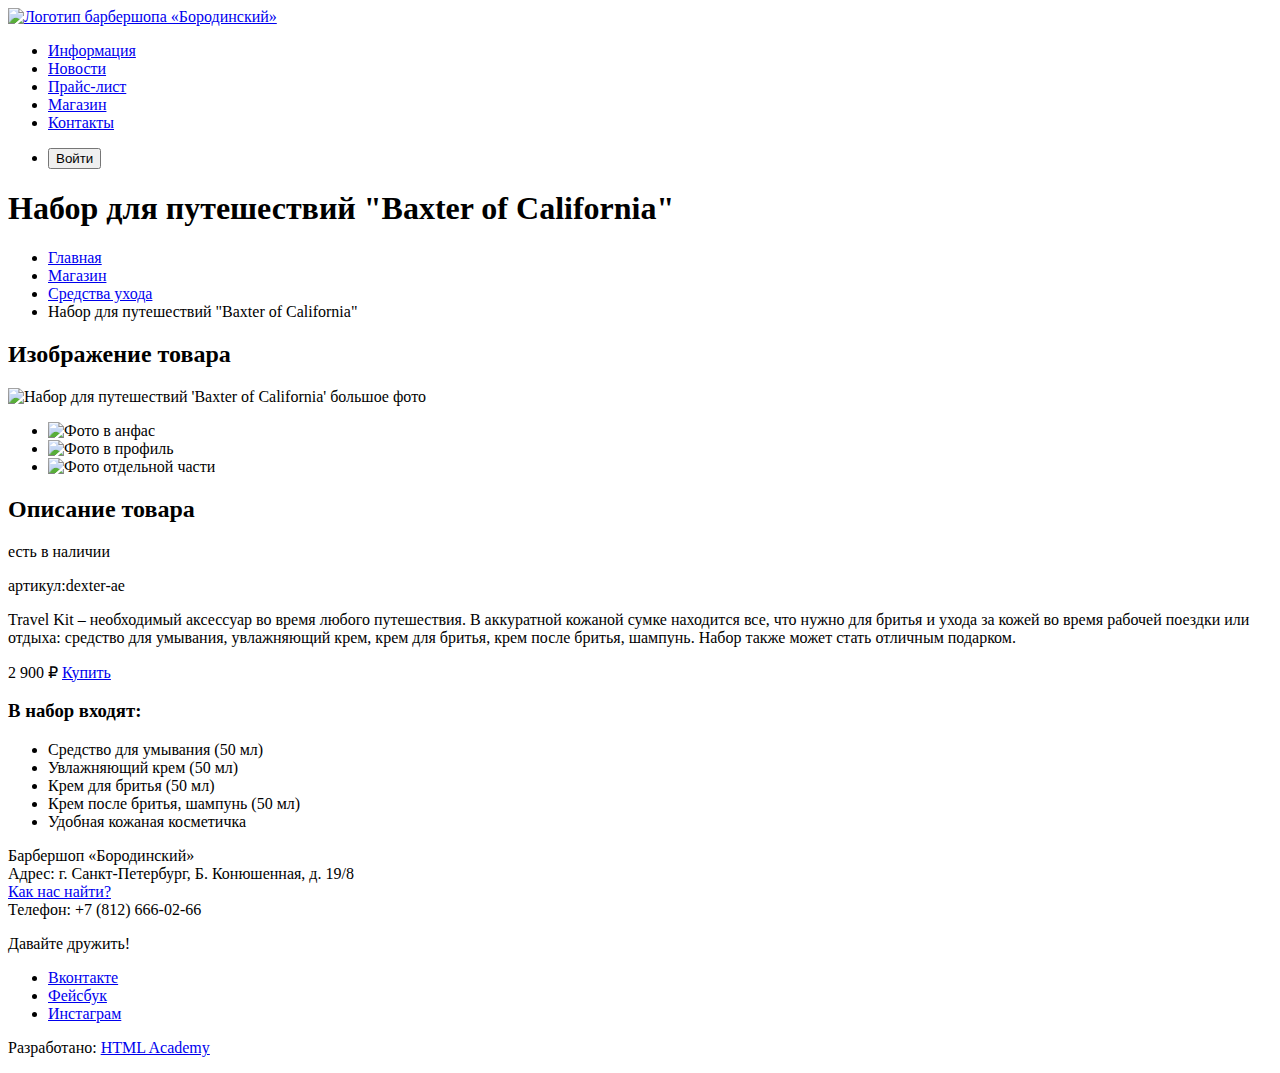
==== catalog-item.html @ 2fc47535 "логический макет каталога и стр товара Барбершоп" ====
<!DOCTYPE html>
<html lang="en">

<head>
    <meta charset="UTF-8">
    <meta name="viewport" content="width=device-width, initial-scale=1.0">
    <meta http-equiv="X-UA-Compatible" content="ie=edge">
    <title>Страница товара</title>
</head>

<body>
    <header>
        <nav>
            <a href="index.html">
                <img src="img/logo.svg" width="111" height="24" alt="Логотип барбершопа «Бородинский»">
            </a>
            <ul>
                <li><a href="info.html">Информация</a></li>
                <li><a href="news.html">Новости</a></li>
                <li><a href="price.html">Прайс-лист</a></li>
                <li><a href="catalog.html">Магазин</a></li>
                <li><a href="contacts.html">Контакты</a></li>
            </ul>
            <ul>
                <li>
                    <button type="button">Войти</button>
                </li>
            </ul>
        </nav>
    </header>
    <main>
        <h1>Набор для путешествий "Baxter of California"</h1>
        <ul>
            <li><a href="index.html">Главная</a></li>
            <li><a href="catalog.html">Магазин</a></li>
            <li><a href="#">Средства ухода</a></li>
            <li>Набор для путешествий "Baxter of California"</li>
        </ul>
        <section>
            <h2>Изображение товара</h2>
            <img src="https://via.placeholder.com/150x100"
                alt="Набор для путешествий 'Baxter of California' большое фото" width="460" height="498">
            <ul>
                <li><img src="https://via.placeholder.com/150x100" width="140" height="149" alt="Фото в анфас"></li>
                <li><img src="https://via.placeholder.com/150x100" width="140" height="149" alt="Фото в профиль"></li>
                <li><img src="https://via.placeholder.com/150x100" width="140" height="149" alt="Фото отдельной части">
                </li>
            </ul>
        </section>
        <section>
            <h2>Описание товара</h2>
            <p>есть в наличии</p>
            <p>артикул:dexter-ae</p>
            <p>
                Travel Kit – необходимый аксессуар во время любого путешествия. В аккуратной кожаной сумке находится
                все, что нужно для бритья и ухода за кожей во время рабочей поездки или отдыха: средство для
                умывания, увлажняющий крем, крем для бритья, крем после бритья, шампунь. Набор также может стать
                отличным подарком.
            </p>
            <p>
                2 900 ₽
                <a href="#">Купить</a>
            </p>
            <h3>В набор входят:</h3>
            <ul>
                <li>Средство для умывания (50 мл)</li>
                <li>Увлажняющий крем (50 мл)</li>
                <li>Крем для бритья (50 мл)</li>
                <li>Крем после бритья, шампунь (50 мл)</li>
                <li>Удобная кожаная косметичка</li>
            </ul>
        </section>
    </main>
    <footer>
        <p>
            Барбершоп «Бородинский»<br>
            Адрес: г. Санкт-Петербург, Б. Конюшенная, д. 19/8<br>
            <a href="map.html">Как нас найти?</a><br>
            Телефон: +7 (812) 666-02-66
        </p>
        <div>
            <p>Давайте дружить!</p>
            <ul>
                <li><a href="#">Вконтакте</a></li>
                <li><a href="#">Фейсбук</a></li>
                <li><a href="#">Инстаграм</a></li>
            </ul>
        </div>
        <p>
            Разработано: <a href="https://htmlacademy.ru">HTML Academy</a>
        </p>
    </footer>
</body>

</html>
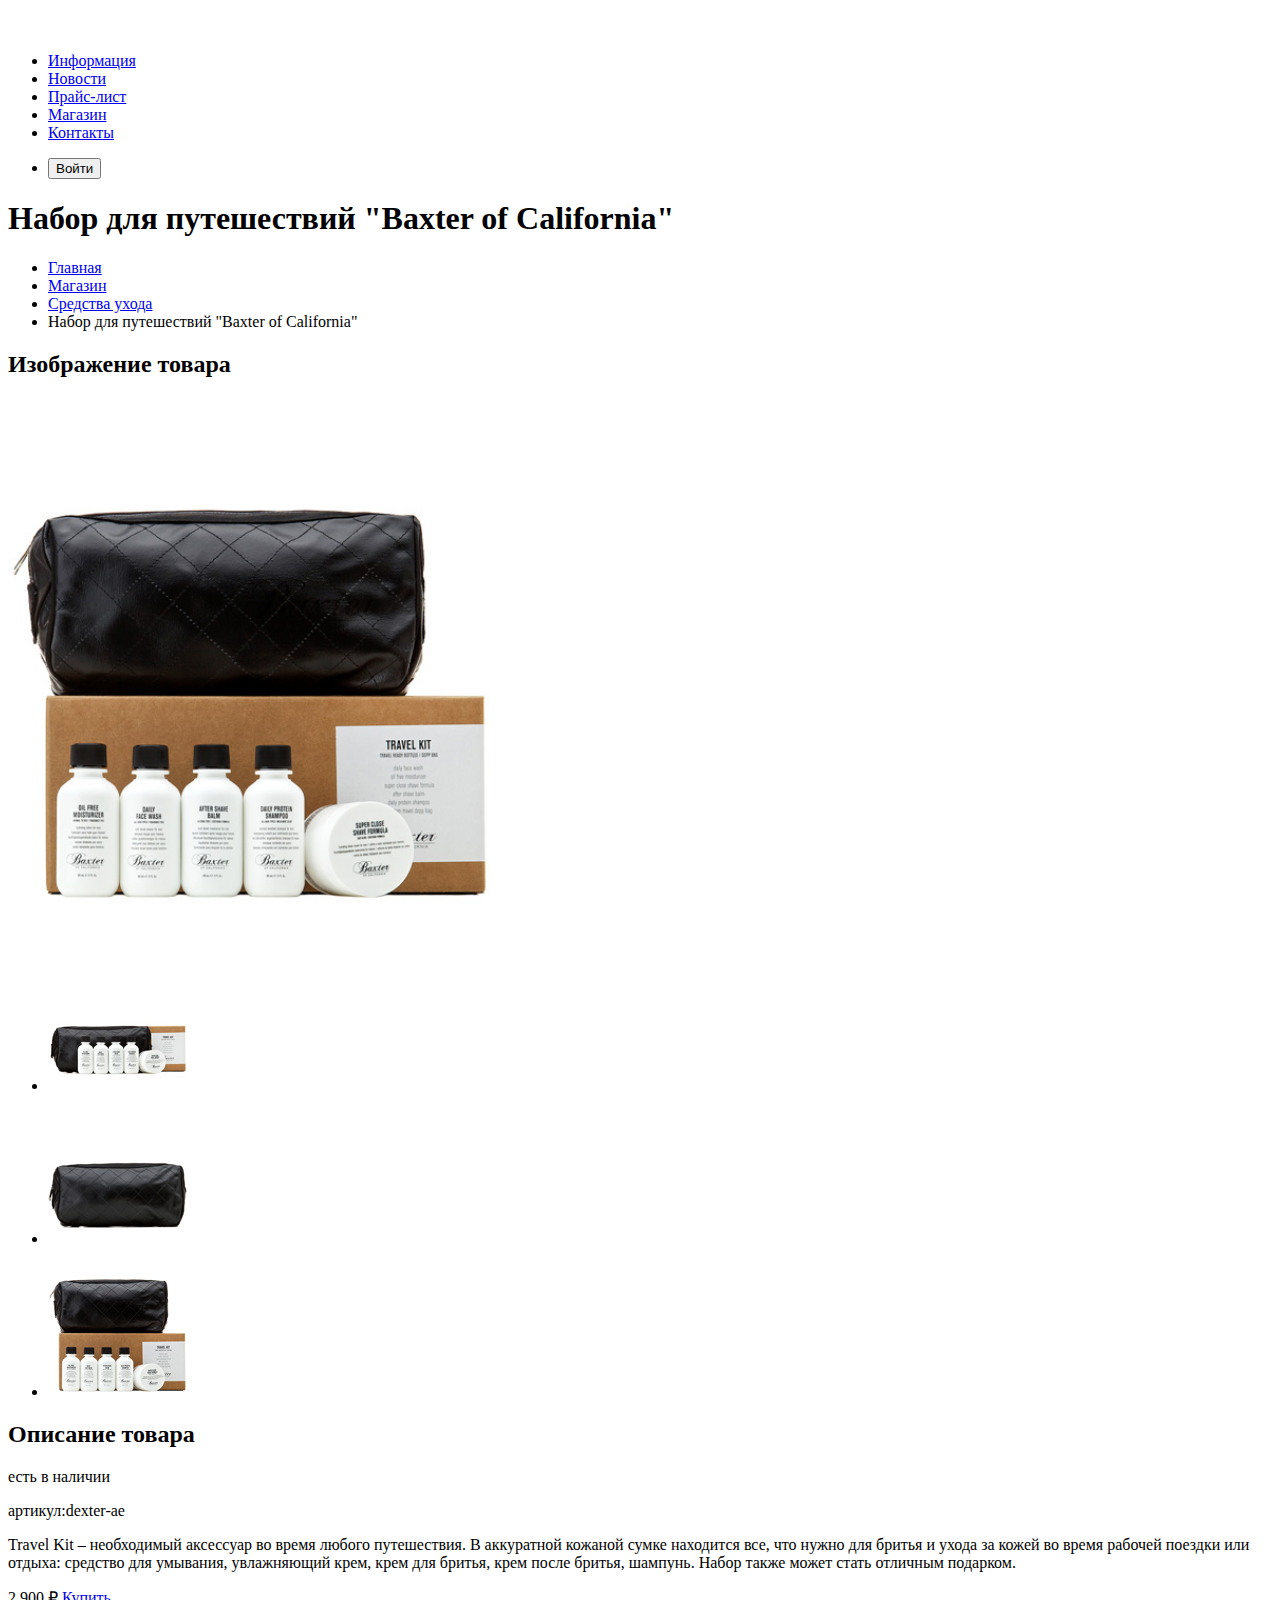
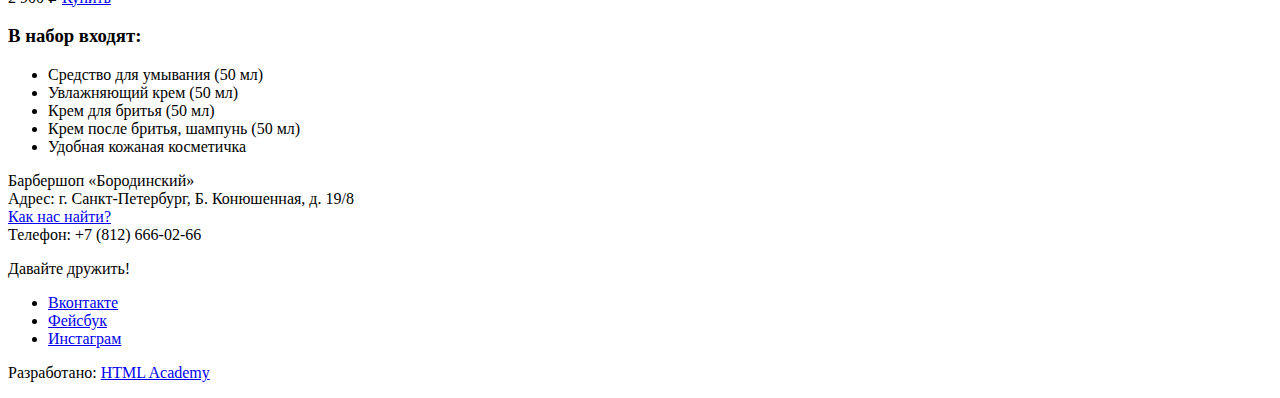
==== commit 4fdd6926: "изображения + контентные изображения поключены в верстке" ====
--- a/catalog-item.html
+++ b/catalog-item.html
@@ -2,94 +2,94 @@
 <html lang="en">
 
 <head>
-    <meta charset="UTF-8">
-    <meta name="viewport" content="width=device-width, initial-scale=1.0">
-    <meta http-equiv="X-UA-Compatible" content="ie=edge">
-    <title>Страница товара</title>
+  <meta charset="UTF-8">
+  <meta name="viewport" content="width=device-width, initial-scale=1.0">
+  <meta http-equiv="X-UA-Compatible" content="ie=edge">
+  <title>Страница товара</title>
 </head>
 
 <body>
-    <header>
-        <nav>
-            <a href="index.html">
-                <img src="img/logo.svg" width="111" height="24" alt="Логотип барбершопа «Бородинский»">
-            </a>
-            <ul>
-                <li><a href="info.html">Информация</a></li>
-                <li><a href="news.html">Новости</a></li>
-                <li><a href="price.html">Прайс-лист</a></li>
-                <li><a href="catalog.html">Магазин</a></li>
-                <li><a href="contacts.html">Контакты</a></li>
-            </ul>
-            <ul>
-                <li>
-                    <button type="button">Войти</button>
-                </li>
-            </ul>
-        </nav>
-    </header>
-    <main>
-        <h1>Набор для путешествий "Baxter of California"</h1>
-        <ul>
-            <li><a href="index.html">Главная</a></li>
-            <li><a href="catalog.html">Магазин</a></li>
-            <li><a href="#">Средства ухода</a></li>
-            <li>Набор для путешествий "Baxter of California"</li>
-        </ul>
-        <section>
-            <h2>Изображение товара</h2>
-            <img src="https://via.placeholder.com/150x100"
-                alt="Набор для путешествий 'Baxter of California' большое фото" width="460" height="498">
-            <ul>
-                <li><img src="https://via.placeholder.com/150x100" width="140" height="149" alt="Фото в анфас"></li>
-                <li><img src="https://via.placeholder.com/150x100" width="140" height="149" alt="Фото в профиль"></li>
-                <li><img src="https://via.placeholder.com/150x100" width="140" height="149" alt="Фото отдельной части">
-                </li>
-            </ul>
-        </section>
-        <section>
-            <h2>Описание товара</h2>
-            <p>есть в наличии</p>
-            <p>артикул:dexter-ae</p>
-            <p>
-                Travel Kit – необходимый аксессуар во время любого путешествия. В аккуратной кожаной сумке находится
-                все, что нужно для бритья и ухода за кожей во время рабочей поездки или отдыха: средство для
-                умывания, увлажняющий крем, крем для бритья, крем после бритья, шампунь. Набор также может стать
-                отличным подарком.
-            </p>
-            <p>
-                2 900 ₽
-                <a href="#">Купить</a>
-            </p>
-            <h3>В набор входят:</h3>
-            <ul>
-                <li>Средство для умывания (50 мл)</li>
-                <li>Увлажняющий крем (50 мл)</li>
-                <li>Крем для бритья (50 мл)</li>
-                <li>Крем после бритья, шампунь (50 мл)</li>
-                <li>Удобная кожаная косметичка</li>
-            </ul>
-        </section>
-    </main>
-    <footer>
-        <p>
-            Барбершоп «Бородинский»<br>
-            Адрес: г. Санкт-Петербург, Б. Конюшенная, д. 19/8<br>
-            <a href="map.html">Как нас найти?</a><br>
-            Телефон: +7 (812) 666-02-66
-        </p>
-        <div>
-            <p>Давайте дружить!</p>
-            <ul>
-                <li><a href="#">Вконтакте</a></li>
-                <li><a href="#">Фейсбук</a></li>
-                <li><a href="#">Инстаграм</a></li>
-            </ul>
-        </div>
-        <p>
-            Разработано: <a href="https://htmlacademy.ru">HTML Academy</a>
-        </p>
-    </footer>
+  <header>
+    <nav>
+      <a href="index.html">
+        <img src="img/logo-catalog-item.svg" width="111" height="24" alt="Логотип барбершопа «Бородинский»">
+      </a>
+      <ul>
+        <li><a href="info.html">Информация</a></li>
+        <li><a href="news.html">Новости</a></li>
+        <li><a href="price.html">Прайс-лист</a></li>
+        <li><a href="catalog.html">Магазин</a></li>
+        <li><a href="contacts.html">Контакты</a></li>
+      </ul>
+      <ul>
+        <li>
+          <button type="button">Войти</button>
+        </li>
+      </ul>
+    </nav>
+  </header>
+  <main>
+    <h1>Набор для путешествий "Baxter of California"</h1>
+    <ul>
+      <li><a href="index.html">Главная</a></li>
+      <li><a href="catalog.html">Магазин</a></li>
+      <li><a href="#">Средства ухода</a></li>
+      <li>Набор для путешествий "Baxter of California"</li>
+    </ul>
+    <section>
+      <h2>Изображение товара</h2>
+      <img src="img/product.jpg" alt="Набор для путешествий 'Baxter of California' большое фото" width="486"
+        height="524">
+      <ul>
+        <li><img src="img/product-small-1.jpg" alt="Фото в анфас" width="140" height="149"></li>
+        <li><img src="img/product-small-2.jpg" alt="Фото отдельной части" width="140" height="149">
+        <li><img src="img/product-small-3.jpg" alt="Фото в профиль" width="140" height="149"></li>
+        </li>
+      </ul>
+    </section>
+    <section>
+      <h2>Описание товара</h2>
+      <p>есть в наличии</p>
+      <p>артикул:dexter-ae</p>
+      <p>
+        Travel Kit – необходимый аксессуар во время любого путешествия. В аккуратной кожаной сумке находится
+        все, что нужно для бритья и ухода за кожей во время рабочей поездки или отдыха: средство для
+        умывания, увлажняющий крем, крем для бритья, крем после бритья, шампунь. Набор также может стать
+        отличным подарком.
+      </p>
+      <p>
+        2 900 ₽
+        <a href="#">Купить</a>
+      </p>
+      <h3>В набор входят:</h3>
+      <ul>
+        <li>Средство для умывания (50 мл)</li>
+        <li>Увлажняющий крем (50 мл)</li>
+        <li>Крем для бритья (50 мл)</li>
+        <li>Крем после бритья, шампунь (50 мл)</li>
+        <li>Удобная кожаная косметичка</li>
+      </ul>
+    </section>
+  </main>
+  <footer>
+    <p>
+      Барбершоп «Бородинский»<br>
+      Адрес: г. Санкт-Петербург, Б. Конюшенная, д. 19/8<br>
+      <a href="map.html">Как нас найти?</a><br>
+      Телефон: +7 (812) 666-02-66
+    </p>
+    <div>
+      <p>Давайте дружить!</p>
+      <ul>
+        <li><a href="#">Вконтакте</a></li>
+        <li><a href="#">Фейсбук</a></li>
+        <li><a href="#">Инстаграм</a></li>
+      </ul>
+    </div>
+    <p>
+      Разработано: <a href="https://htmlacademy.ru">HTML Academy</a>
+    </p>
+  </footer>
 </body>
 
 </html>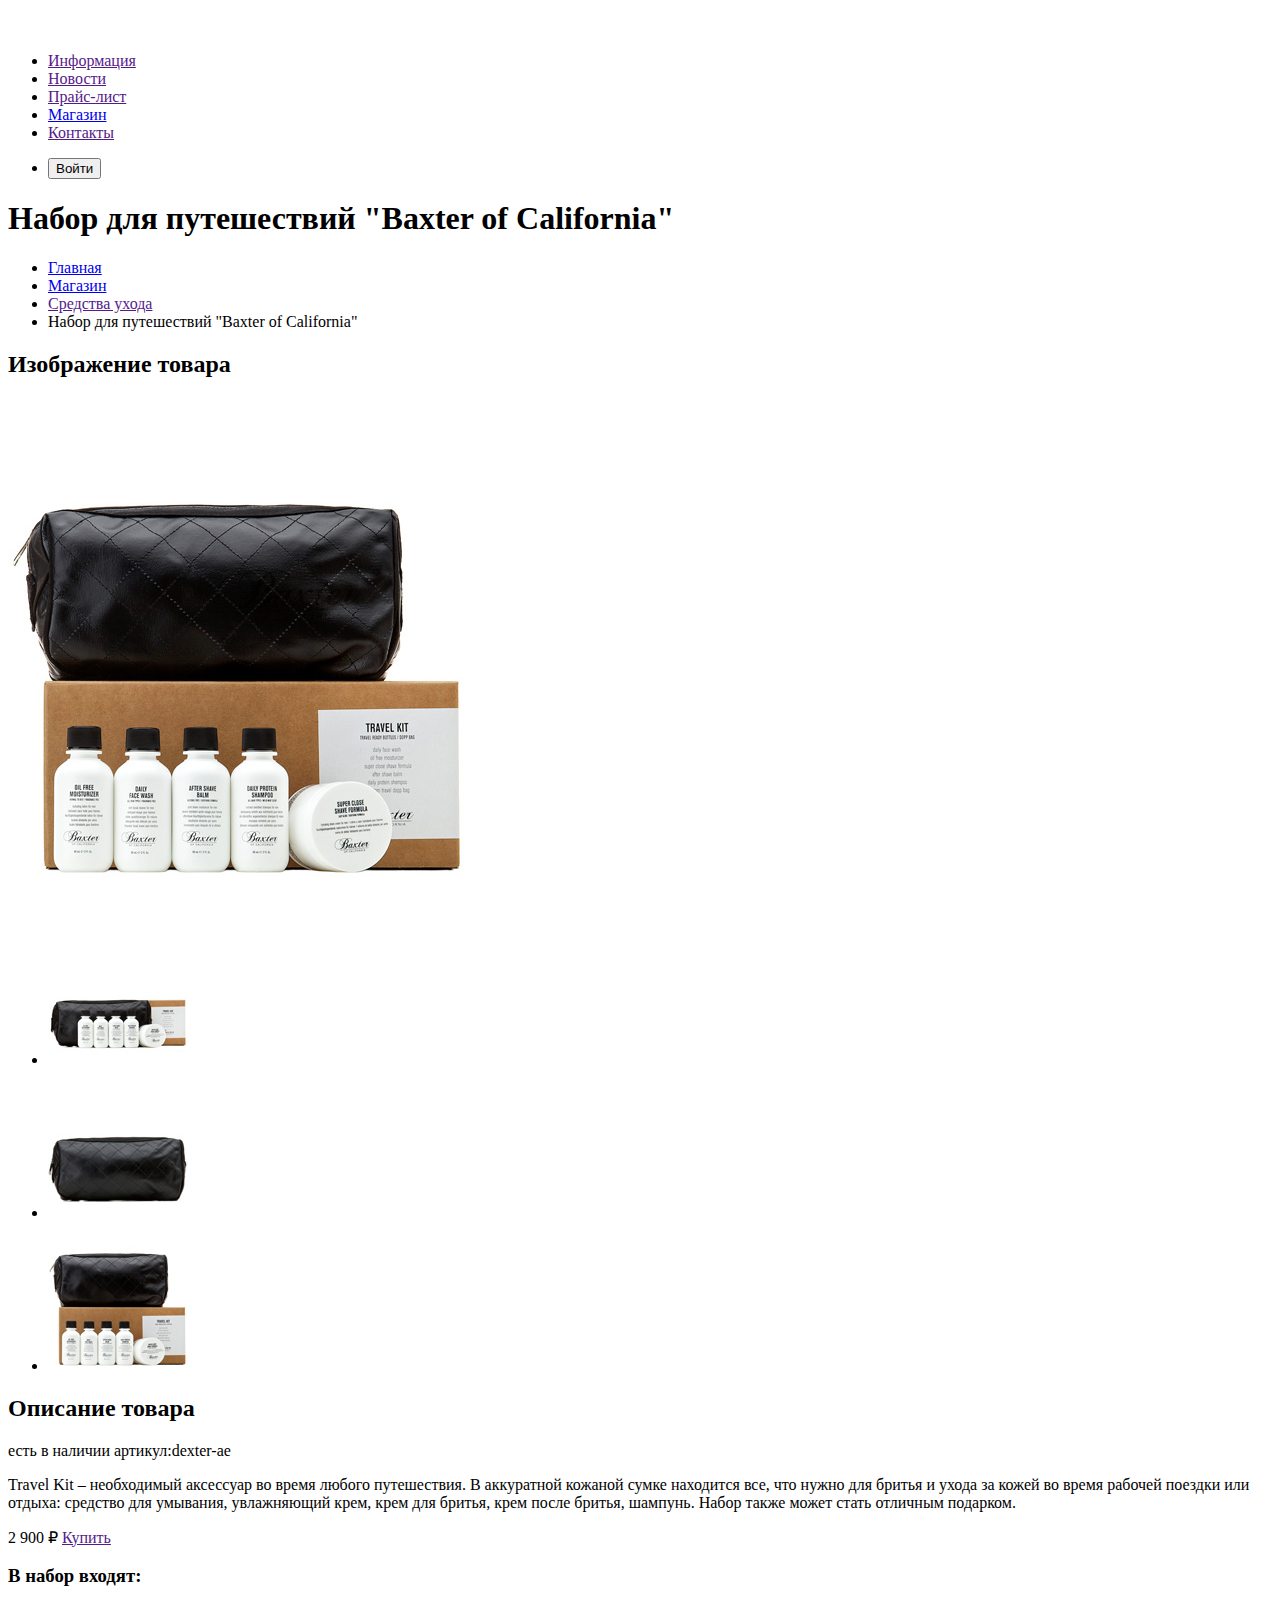
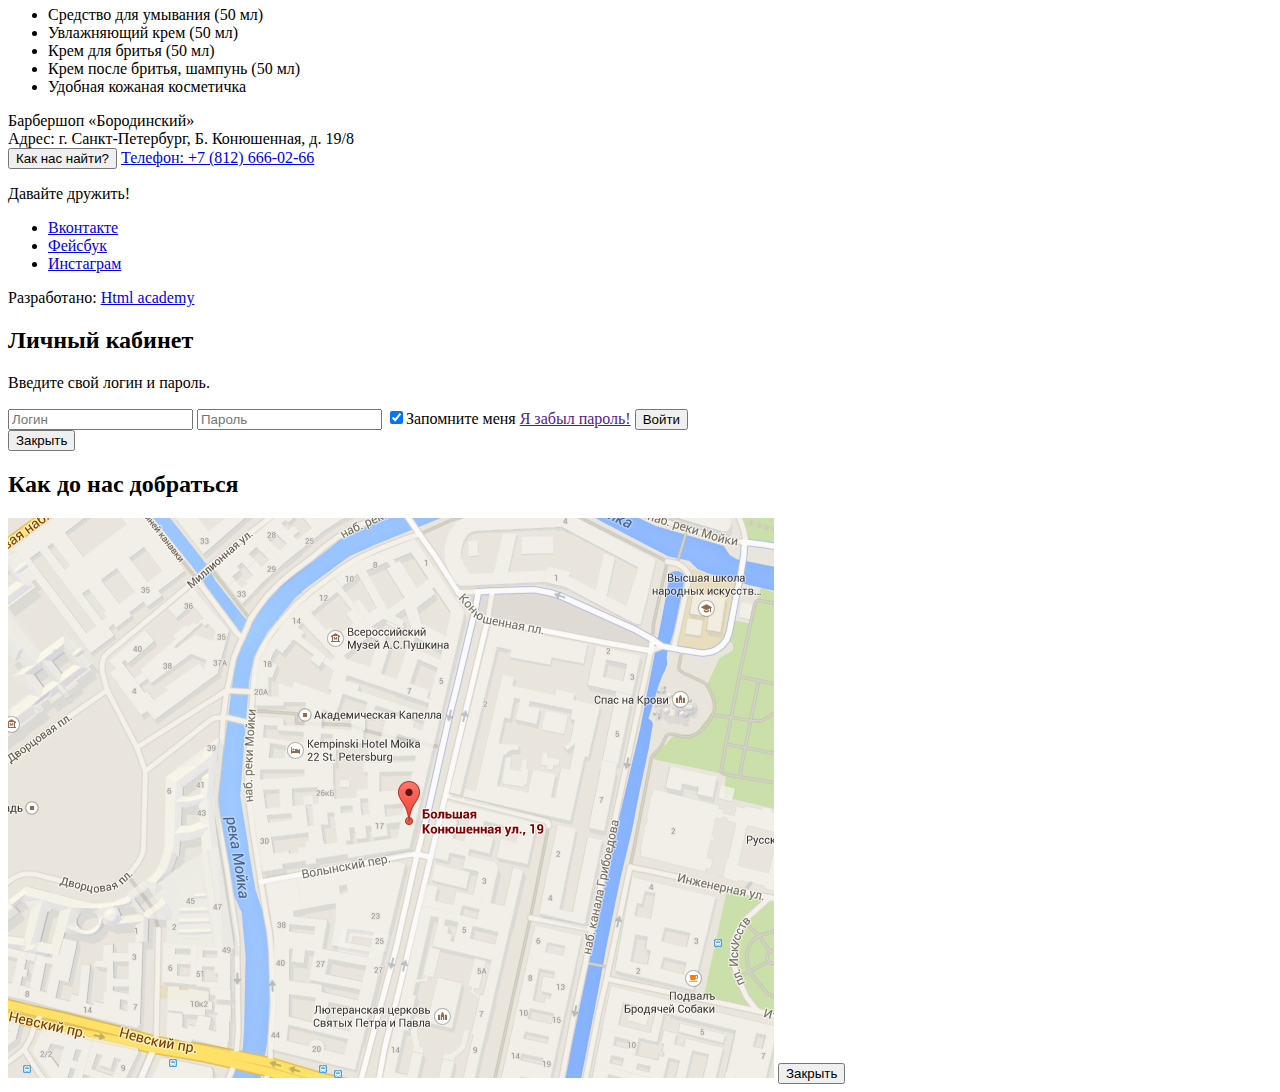
==== commit 1a22b443: "формы. доступность" ====
--- a/catalog-item.html
+++ b/catalog-item.html
@@ -15,11 +15,11 @@
         <img src="img/logo-catalog-item.svg" width="111" height="24" alt="Логотип барбершопа «Бородинский»">
       </a>
       <ul>
-        <li><a href="info.html">Информация</a></li>
-        <li><a href="news.html">Новости</a></li>
-        <li><a href="price.html">Прайс-лист</a></li>
+        <li><a href="">Информация</a></li>
+        <li><a href="">Новости</a></li>
+        <li><a href="">Прайс-лист</a></li>
         <li><a href="catalog.html">Магазин</a></li>
-        <li><a href="contacts.html">Контакты</a></li>
+        <li><a href="">Контакты</a></li>
       </ul>
       <ul>
         <li>
@@ -28,39 +28,44 @@
       </ul>
     </nav>
   </header>
+
   <main>
     <h1>Набор для путешествий "Baxter of California"</h1>
     <ul>
       <li><a href="index.html">Главная</a></li>
       <li><a href="catalog.html">Магазин</a></li>
-      <li><a href="#">Средства ухода</a></li>
+      <li><a href="">Средства ухода</a></li>
       <li>Набор для путешествий "Baxter of California"</li>
     </ul>
     <section>
-      <h2>Изображение товара</h2>
-      <img src="img/product.jpg" alt="Набор для путешествий 'Baxter of California' большое фото" width="486"
-        height="524">
+      <h2 class="visually-hidden">Изображение товара</h2>
+      <img src="img/product.jpg" alt="Набор для путешествий 'Baxter of California' большое фото" width="460"
+        height="498">
       <ul>
-        <li><img src="img/product-small-1.jpg" alt="Фото в анфас" width="140" height="149"></li>
-        <li><img src="img/product-small-2.jpg" alt="Фото отдельной части" width="140" height="149">
-        <li><img src="img/product-small-3.jpg" alt="Фото в профиль" width="140" height="149"></li>
+        <li><img src="img/product-small-1.jpg" alt="Набор для путешествий 'Baxter of California' фото в анфас"
+            width="140" height="149">
+        </li>
+        <li><img src="img/product-small-2.jpg" alt="Набор для путешествий 'Baxter of California' фото отдельной части"
+            width="140" height="149">
+        </li>
+        <li>
+          <img src="img/product-small-3.jpg" alt="Набор для путешествий 'Baxter of California' фото в профиль"
+            width="140" height="149">
         </li>
       </ul>
     </section>
     <section>
-      <h2>Описание товара</h2>
-      <p>есть в наличии</p>
-      <p>артикул:dexter-ae</p>
+      <h2 class="visually-hidden">Описание товара</h2>
+      <span>есть в наличии</span>
+      <span>артикул:dexter-ae</span>
       <p>
         Travel Kit – необходимый аксессуар во время любого путешествия. В аккуратной кожаной сумке находится
         все, что нужно для бритья и ухода за кожей во время рабочей поездки или отдыха: средство для
         умывания, увлажняющий крем, крем для бритья, крем после бритья, шампунь. Набор также может стать
         отличным подарком.
       </p>
-      <p>
-        2 900 ₽
-        <a href="#">Купить</a>
-      </p>
+      <span>2 900 ₽</span>
+      <a href="">Купить</a>
       <h3>В набор входят:</h3>
       <ul>
         <li>Средство для умывания (50 мл)</li>
@@ -71,25 +76,49 @@
       </ul>
     </section>
   </main>
+
   <footer>
     <p>
       Барбершоп «Бородинский»<br>
       Адрес: г. Санкт-Петербург, Б. Конюшенная, д. 19/8<br>
-      <a href="map.html">Как нас найти?</a><br>
-      Телефон: +7 (812) 666-02-66
+      <button type="button">Как нас найти?</button>
+      <a href="tel:78126660266">Телефон: +7 (812) 666-02-66</a>
     </p>
     <div>
       <p>Давайте дружить!</p>
       <ul>
-        <li><a href="#">Вконтакте</a></li>
-        <li><a href="#">Фейсбук</a></li>
-        <li><a href="#">Инстаграм</a></li>
+        <!-- вместо названий соцсетей поставить иконки -->
+        <li><a href="https://vk.com" aria-label="Вконтакте">Вконтакте</a></li>
+        <li><a href="https://facebook.com" aria-label="Фейсбук">Фейсбук</a></li>
+        <li><a href="https://instagram.com" aria-label="Инстаграм">Инстаграм</a></li>
       </ul>
     </div>
     <p>
-      Разработано: <a href="https://htmlacademy.ru">HTML Academy</a>
+      Разработано:
+      <a href="https://htmlacademy.ru">Html academy</a>
     </p>
   </footer>
+
+  <section class="hidden">
+    <h2>Личный кабинет</h2>
+    <p>Введите свой логин и пароль.</p>
+    <form class="user-popup hidden" action="https://echo.htmlacademy.ru" method="post">
+      <input type="text" name="login" placeholder="Логин" aria-label="Логин">
+      <input type="password" name="password" placeholder="Пароль" aria-label="Пароль">
+      <label><input type="checkbox" name="remember" checked>Запомните меня</label>
+      <a href="">Я забыл пароль!</a>
+      <button type="submit">Войти</button>
+    </form>
+    <button type="button">Закрыть</button>
+  </section>
+
+  <section class="hidden">
+    <h2>Как до нас добраться</h2>
+    <img src="img/map_mask.jpg" alt="Офис компании по адресу ул. Большая Конюшенная 19/8, Санкт-Петербург" width="766"
+      height="560">
+    <button type="button">Закрыть</button>
+  </section>
+
 </body>
 
 </html>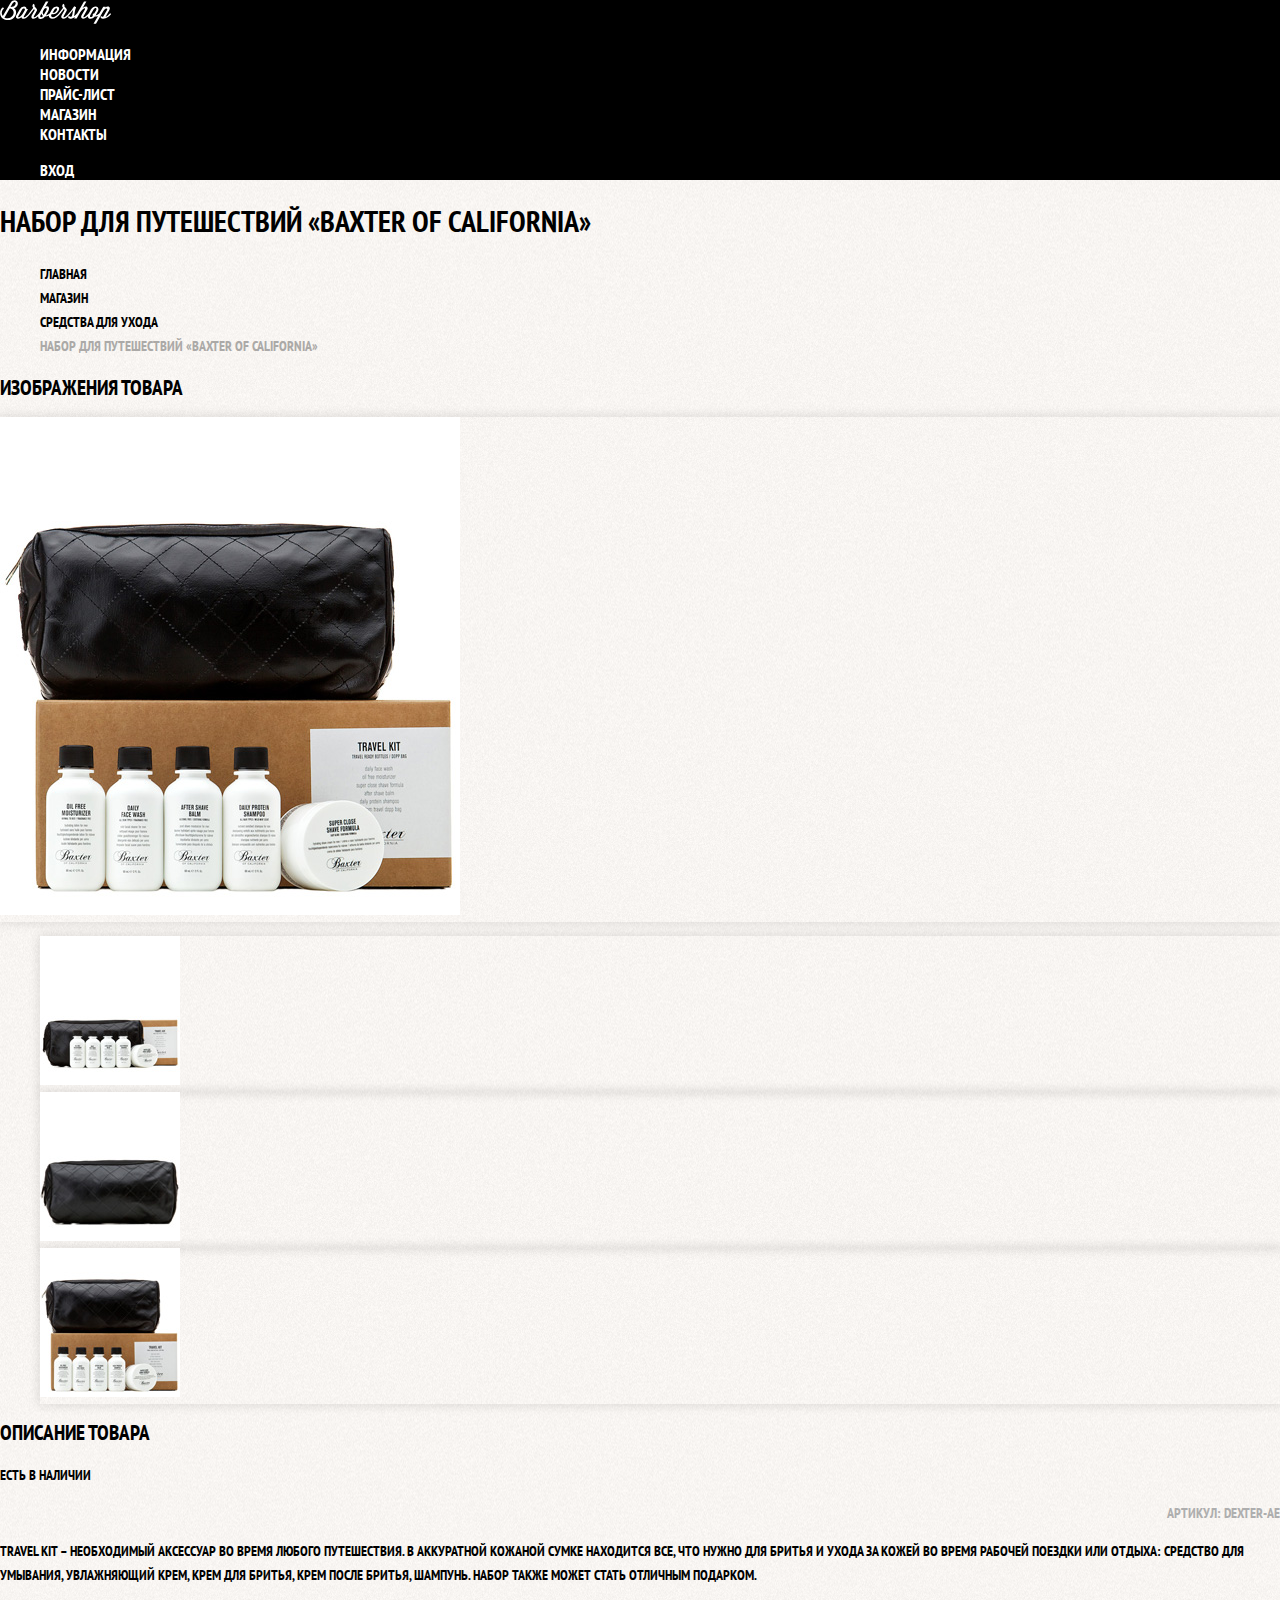
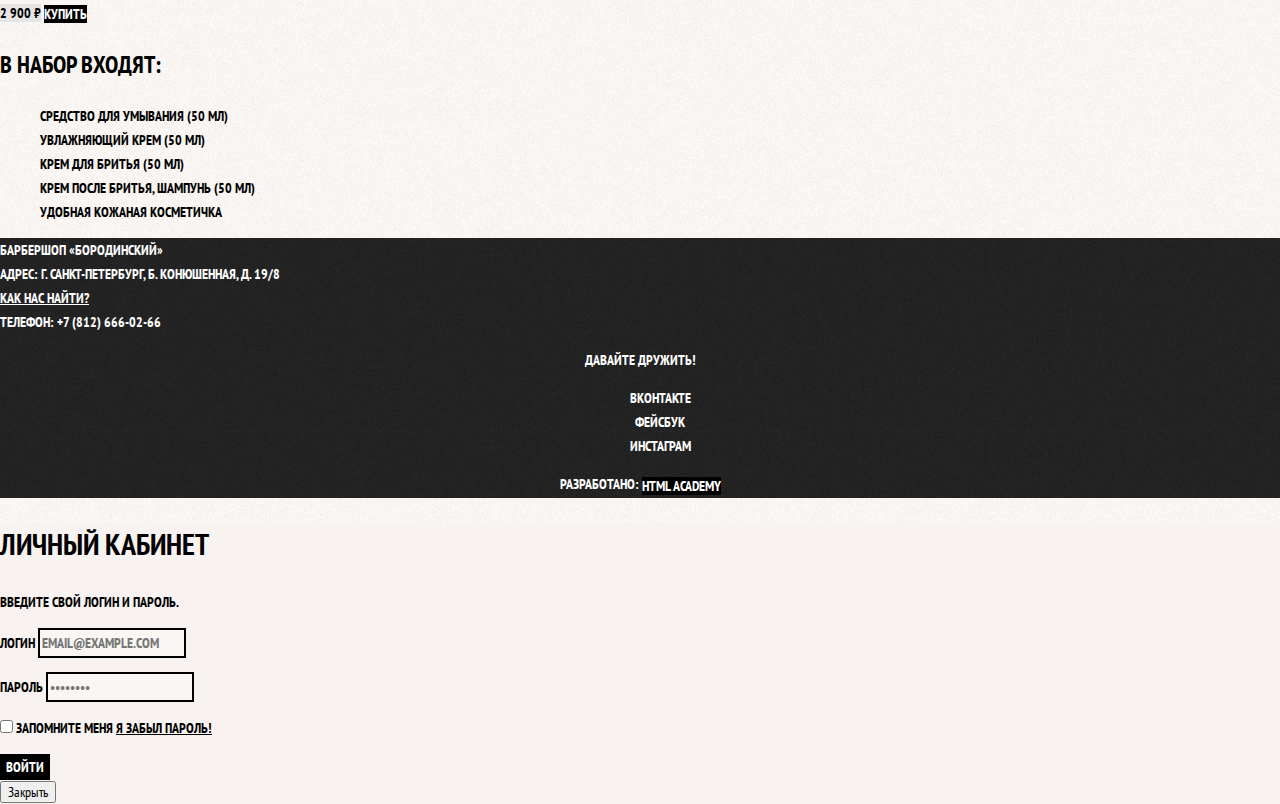
==== commit 15ceeddb: "базовая стилизация" ====
--- a/catalog-item.html
+++ b/catalog-item.html
@@ -1,71 +1,77 @@
 <!DOCTYPE html>
-<html lang="en">
+<html lang="ru">
 
 <head>
   <meta charset="UTF-8">
-  <meta name="viewport" content="width=device-width, initial-scale=1.0">
-  <meta http-equiv="X-UA-Compatible" content="ie=edge">
-  <title>Страница товара</title>
+  <title>Барбершоп «Бородинский»</title>
+  <link href="https://fonts.googleapis.com/css?family=PT+Sans+Narrow:400,700&amp;subset=latin,cyrillic"
+    rel="stylesheet">
+  <link href="css/normalize.css" rel="stylesheet">
+  <link href="css/style.css" rel="stylesheet">
 </head>
 
-<body>
-  <header>
-    <nav>
-      <a href="index.html">
-        <img src="img/logo-catalog-item.svg" width="111" height="24" alt="Логотип барбершопа «Бородинский»">
+<body class="inner-page">
+
+  <header class="main-header">
+    <nav class="main-navigation">
+      <a class="main-header-logo" href="index.html">
+        <img src="img/logo.svg" width="111" height="24" alt="Логотип барбершопа «Бородинский»">
       </a>
-      <ul>
-        <li><a href="">Информация</a></li>
-        <li><a href="">Новости</a></li>
-        <li><a href="">Прайс-лист</a></li>
-        <li><a href="catalog.html">Магазин</a></li>
-        <li><a href="">Контакты</a></li>
+      <ul class="site-navigation">
+        <li><a href="info.html">Информация</a></li>
+        <li><a href="news.html">Новости</a></li>
+        <li><a href="price.html">Прайс-лист</a></li>
+        <li class="site-navigation-current"><a href="catalog.html">Магазин</a></li>
+        <li><a href="contacts.html">Контакты</a></li>
       </ul>
-      <ul>
-        <li>
-          <button type="button">Войти</button>
-        </li>
+      <ul class="user-navigation">
+        <li><a class="login-link" href="login.html">Вход</a></li>
       </ul>
     </nav>
   </header>
 
-  <main>
-    <h1>Набор для путешествий "Baxter of California"</h1>
-    <ul>
+  <main class="container">
+
+    <h1 class="page-title">Набор для путешествий «Baxter of California»</h1>
+
+    <ul class="breadcrumbs">
       <li><a href="index.html">Главная</a></li>
-      <li><a href="catalog.html">Магазин</a></li>
-      <li><a href="">Средства ухода</a></li>
-      <li>Набор для путешествий "Baxter of California"</li>
+      <li><a href="#">Магазин</a></li>
+      <li><a href="#">Средства для ухода</a></li>
+      <li class="breadcrumbs-current">Набор для путешествий «Baxter of California»</li>
     </ul>
-    <section>
-      <h2 class="visually-hidden">Изображение товара</h2>
-      <img src="img/product.jpg" alt="Набор для путешествий 'Baxter of California' большое фото" width="460"
-        height="498">
-      <ul>
-        <li><img src="img/product-small-1.jpg" alt="Набор для путешествий 'Baxter of California' фото в анфас"
-            width="140" height="149">
-        </li>
-        <li><img src="img/product-small-2.jpg" alt="Набор для путешествий 'Baxter of California' фото отдельной части"
-            width="140" height="149">
+
+    <section class="product-photos">
+      <h2 class="visually-hidden">Изображения товара</h2>
+      <p class="product-photo-full">
+        <img src="img/product.jpg" width="460" height="498" alt="Фото всего набора">
+      </p>
+      <ul class="product-photo-preview">
+        <li>
+          <img src="img/product-small-1.jpg" width="140" height="149" alt="Фото в анфас">
         </li>
         <li>
-          <img src="img/product-small-3.jpg" alt="Набор для путешествий 'Baxter of California' фото в профиль"
-            width="140" height="149">
+          <img src="img/product-small-2.jpg" width="140" height="149" alt="Фото в профиль">
+        </li>
+        <li>
+          <img src="img/product-small-3.jpg" width="140" height="149" alt="Фото отдельной части">
         </li>
       </ul>
     </section>
-    <section>
+
+    <section class="product-info">
       <h2 class="visually-hidden">Описание товара</h2>
-      <span>есть в наличии</span>
-      <span>артикул:dexter-ae</span>
-      <p>
-        Travel Kit – необходимый аксессуар во время любого путешествия. В аккуратной кожаной сумке находится
-        все, что нужно для бритья и ухода за кожей во время рабочей поездки или отдыха: средство для
-        умывания, увлажняющий крем, крем для бритья, крем после бритья, шампунь. Набор также может стать
-        отличным подарком.
+      <div class="product-description">
+        <p class="product-availability">Есть в наличии</p>
+        <p class="product-article">Артикул: dexter-ae</p>
+      </div>
+      <p class="product-text">Travel Kit – необходимый аксессуар во время любого путешествия. В аккуратной кожаной сумке
+        находится все, что нужно для бритья и ухода за кожей во время рабочей поездки или отдыха: средство для умывания,
+        увлажняющий крем, крем для бритья, крем после бритья, шампунь. Набор также может стать отличным подарком.</p>
+      <p class="product-price">
+        <b>2 900 ₽</b>
+        <a class="button" href="#">Купить</a>
       </p>
-      <span>2 900 ₽</span>
-      <a href="">Купить</a>
       <h3>В набор входят:</h3>
       <ul>
         <li>Средство для умывания (50 мл)</li>
@@ -75,48 +81,52 @@
         <li>Удобная кожаная косметичка</li>
       </ul>
     </section>
+
   </main>
 
-  <footer>
-    <p>
+  <footer class="main-footer">
+    <p class="footer-contacts">
       Барбершоп «Бородинский»<br>
       Адрес: г. Санкт-Петербург, Б. Конюшенная, д. 19/8<br>
-      <button type="button">Как нас найти?</button>
-      <a href="tel:78126660266">Телефон: +7 (812) 666-02-66</a>
+      <a href="map.html">Как нас найти?</a><br>
+      Телефон: +7 (812) 666-02-66
     </p>
-    <div>
-      <p>Давайте дружить!</p>
+    <div class="footer-social">
+      <b>Давайте дружить!</b>
       <ul>
-        <!-- вместо названий соцсетей поставить иконки -->
-        <li><a href="https://vk.com" aria-label="Вконтакте">Вконтакте</a></li>
-        <li><a href="https://facebook.com" aria-label="Фейсбук">Фейсбук</a></li>
-        <li><a href="https://instagram.com" aria-label="Инстаграм">Инстаграм</a></li>
+        <li><a class="social-button" href="#">Вконтакте</a></li>
+        <li><a class="social-button" href="#">Фейсбук</a></li>
+        <li><a class="social-button" href="#">Инстаграм</a></li>
       </ul>
     </div>
-    <p>
-      Разработано:
-      <a href="https://htmlacademy.ru">Html academy</a>
+    <p class="footer-copyright">
+      <b>Разработано:</b> <a class="button" href="https://htmlacademy.ru">HTML Academy</a>
     </p>
   </footer>
 
-  <section class="hidden">
+  <section class="modal modal-login">
     <h2>Личный кабинет</h2>
     <p>Введите свой логин и пароль.</p>
-    <form class="user-popup hidden" action="https://echo.htmlacademy.ru" method="post">
-      <input type="text" name="login" placeholder="Логин" aria-label="Логин">
-      <input type="password" name="password" placeholder="Пароль" aria-label="Пароль">
-      <label><input type="checkbox" name="remember" checked>Запомните меня</label>
-      <a href="">Я забыл пароль!</a>
-      <button type="submit">Войти</button>
+    <form class="login-form" action="https://echo.htmlacademy.ru" method="post">
+      <p>
+        <label class="visually-hidden" for="user-login">Логин</label>
+        <input class="login-icon-user" id="user-login" type="text" name="login" placeholder="email@example.com">
+      </p>
+      <p>
+        <label class="visually-hidden" for="user-password">Пароль</label>
+        <input class="login-icon-password" id="user-password" type="password" name="password" placeholder="••••••••">
+      </p>
+      <p class="login-password-info">
+        <label class="login-checkbox">
+          <input type="checkbox" name="remember" class="visually-hidden">
+          <span class="checkbox-indicator"></span>
+          Запомните меня
+        </label>
+        <a class="restore" href="#">Я забыл пароль!</a>
+      </p>
+      <button class="button" type="submit">Войти</button>
     </form>
-    <button type="button">Закрыть</button>
-  </section>
-
-  <section class="hidden">
-    <h2>Как до нас добраться</h2>
-    <img src="img/map_mask.jpg" alt="Офис компании по адресу ул. Большая Конюшенная 19/8, Санкт-Петербург" width="766"
-      height="560">
-    <button type="button">Закрыть</button>
+    <button class="modal-close" type="button">Закрыть</button>
   </section>
 
 </body>
--- a/css/style.css
+++ b/css/style.css
@@ -0,0 +1,357 @@
+body {
+  margin: 0;
+  padding: 0;
+  
+  font-family: "PT Sans Narrow", Arial, sans-serif;
+  font-size: 14px;
+  line-height: 24px;
+  font-weight: 700;
+  color: #ffffff;
+  text-transform: uppercase;
+
+  background-color: #000000;/*на случай если не загрузится background-image*/
+  background-image: url("../img/layer.jpg");
+  background-position: top center;
+  background-repeat: no-repeat;
+}
+
+.inner-page {
+  color: #000000;
+
+  background-color: #f9f6f3;
+  background-image: url("../img/index-section-background.png");
+  background-position: 0 0;
+  background-repeat: repeat;
+}
+
+a {
+  text-decoration: none;
+}
+
+.main-navigation {
+  font-size: 16px;
+  line-height: 20px;
+  color: #ffffff;
+
+  background-color: #000000;
+}
+
+.site-navigation,
+.user-navigation {
+  list-style: none;
+}
+
+.site-navigation a,
+.user-navigation a {
+  color: #ffffff;
+}
+
+.site-navigation a:hover,
+.site-navigation a:focus,
+.user-navigation a:hover,
+.user-navigation a:focus {
+  background-color: #242424;
+}
+
+.features-list {
+  list-style: none;
+}
+
+.feature-item {
+  text-align: center;
+}
+
+.feature-item h3 {
+  font-size: 30px;
+  line-height: 42px;
+}
+
+.index-columns {
+  color: #000000;
+
+  background-color: #f8f5f2;
+  background-image: url("../img/index-section-background.png");
+  background-position: 0 0;
+  background-repeat: repeat;
+}
+
+.index-columns h2 {
+  font-size: 30px;
+  line-height: 42px;
+}
+
+.news-list {
+  list-style: none;
+}
+
+.news-item time {
+  text-transform: none;
+}
+
+.gallery-content {
+  background-color: #cccccc;
+  border: 7px solid #ffffff;
+}
+
+.button {
+  font: inherit;
+
+  text-align: center;
+  color: #ffffff;
+  vertical-align: middle;
+  text-transform: uppercase;
+
+  background-color: #000000;
+  border: none;
+}
+
+.button:hover,
+.button:focus,
+.button:active {
+  background-color: #663d15;
+}
+
+.appointment-item input {
+  font: inherit;
+
+  background-color: transparent;
+  border: 2px solid #000000;
+}
+
+.appointment-item input:focus {
+  border-color: #663d15;
+}
+
+.page-title {
+  font-size: 30px;
+  line-height: 42px;
+}
+
+.breadcrumbs {
+  list-style: none;
+}
+
+.breadcrumbs a {
+  color: #000000;
+}
+
+.breadcrumbs a:hover,
+.breadcrumbs a:focus {
+  text-decoration: underline;
+}
+
+.breadcrumbs-current {
+  color: #aba9a7;
+}
+
+.filter fieldset {
+  border: none;
+}
+
+.filter ul {
+  list-style: none;
+  line-height: 18px;
+}
+
+.filter-input:hover + label,
+.filter-input:focus + label {
+  color: #663d15;
+}
+
+.filter-input:disabled + label {
+  color: #000000;
+
+  opacity: 0.5;
+}
+
+.catalog-list {
+  list-style: none;
+}
+
+.catalog-item {
+  background-color: #f8f8f8;
+  box-shadow: 0 0 10px rgba(0, 0, 0, 0.1);
+}
+
+.catalog-item:hover {
+  box-shadow: 0 0 10px rgba(0, 0, 0, 0.2);
+}
+
+.catalog-item a {
+  color: #000000;
+}
+
+.catalog-item h3 {
+  font-size: 14px;
+  line-height: 18px;
+}
+
+.catalog-category {
+  text-transform: none;
+}
+
+.catalog-item-price b {
+  font-size: 14px;
+  line-height: 20px;
+  text-align: center;
+
+  background-color: #e5e5e5;
+}
+
+.catalog-item-price .button {
+  line-height: 20px;
+  color: #ffffff;
+}
+
+.pagination-list {
+  list-style: none;
+}
+
+.pagination-item a {
+  color: #ffffff;
+
+  background-color: #000000;
+}
+
+.pagination-item a:hover,
+.pagination-item a:focus,
+.pagination-item a:active {
+  background-color: #663d15;
+}
+
+.pagination-item-current a {
+  color: #000000;
+
+  background-color: #ffffff;
+}
+
+.pagination-item-current a:hover,
+.pagination-item-current a:focus,
+.pagination-item-current a:active {
+  color: #000000;
+
+  background-color: #ffffff;
+}
+
+.product-photo-preview {
+  list-style: none;
+}
+
+.product-photo-preview li {
+  box-shadow: 0 0 10px 2px rgba(0, 0, 0, 0.1);
+}
+
+.product-photo-full {
+  box-shadow: 0 0 10px 2px rgba(0, 0, 0, 0.1);
+}
+
+.product-article {
+  text-align: right;
+  color: #aeaeae;
+}
+
+.product-price b {
+  line-height: 20px;
+  text-align: center;
+
+  background-color: #e5e5e5;
+}
+
+.product-info h3 {
+  font-size: 24px;
+  line-height: 30px;
+}
+
+.product-info ul {
+  list-style: none;
+}
+
+.filter legend {
+  font-size: 24px;
+  line-height: 30px;
+}
+
+.main-footer {
+  color: #ffffff;
+
+  background-color: #212121;
+  background-image: url("../img/footer-bg.jpg");
+  background-position: 0 0;
+  background-repeat: repeat;
+}
+
+.footer-contacts a {
+  color: #ffffff;
+  text-decoration: underline;
+}
+
+.footer-contacts a:hover,
+.footer-contacts a:focus {
+  text-decoration: none;
+}
+
+.footer-social {
+  text-align: center;
+}
+
+.footer-social ul {
+  list-style: none;
+}
+
+.social-button {
+  color: #ffffff;
+}
+
+.footer-copyright {
+  text-align: center;
+}
+
+.footer-copyright .button:hover,
+.footer-copyright .button:focus {
+  color: #000000;
+
+  background-color: #ffffff;
+}
+
+.modal {
+  color: #000000;
+
+  background-color: #f8f3f0;
+  background-image: url("img/pattern-light.jpg");
+  background-position: 0 0;
+  background-repeat: repeat;
+}
+
+.modal h2 {
+  font-size: 30px;
+  line-height: 42px;
+}
+
+.login-form input[type="text"],
+.login-form input[type="password"] {
+  font: inherit;
+  color: #000000;
+  text-transform: uppercase;
+
+  background-color: #f9f6f3;
+  border: 2px solid #000000;
+}
+
+.login-form input:focus {
+  border-color: #663d15;
+}
+
+.login-checkbox:hover,
+.login-checkbox:focus {
+  color: #663d15;
+}
+
+.restore {
+  color: #000000;
+  text-decoration: underline;
+}
+
+.restore:hover,
+.restore:focus {
+  text-decoration: none;
+}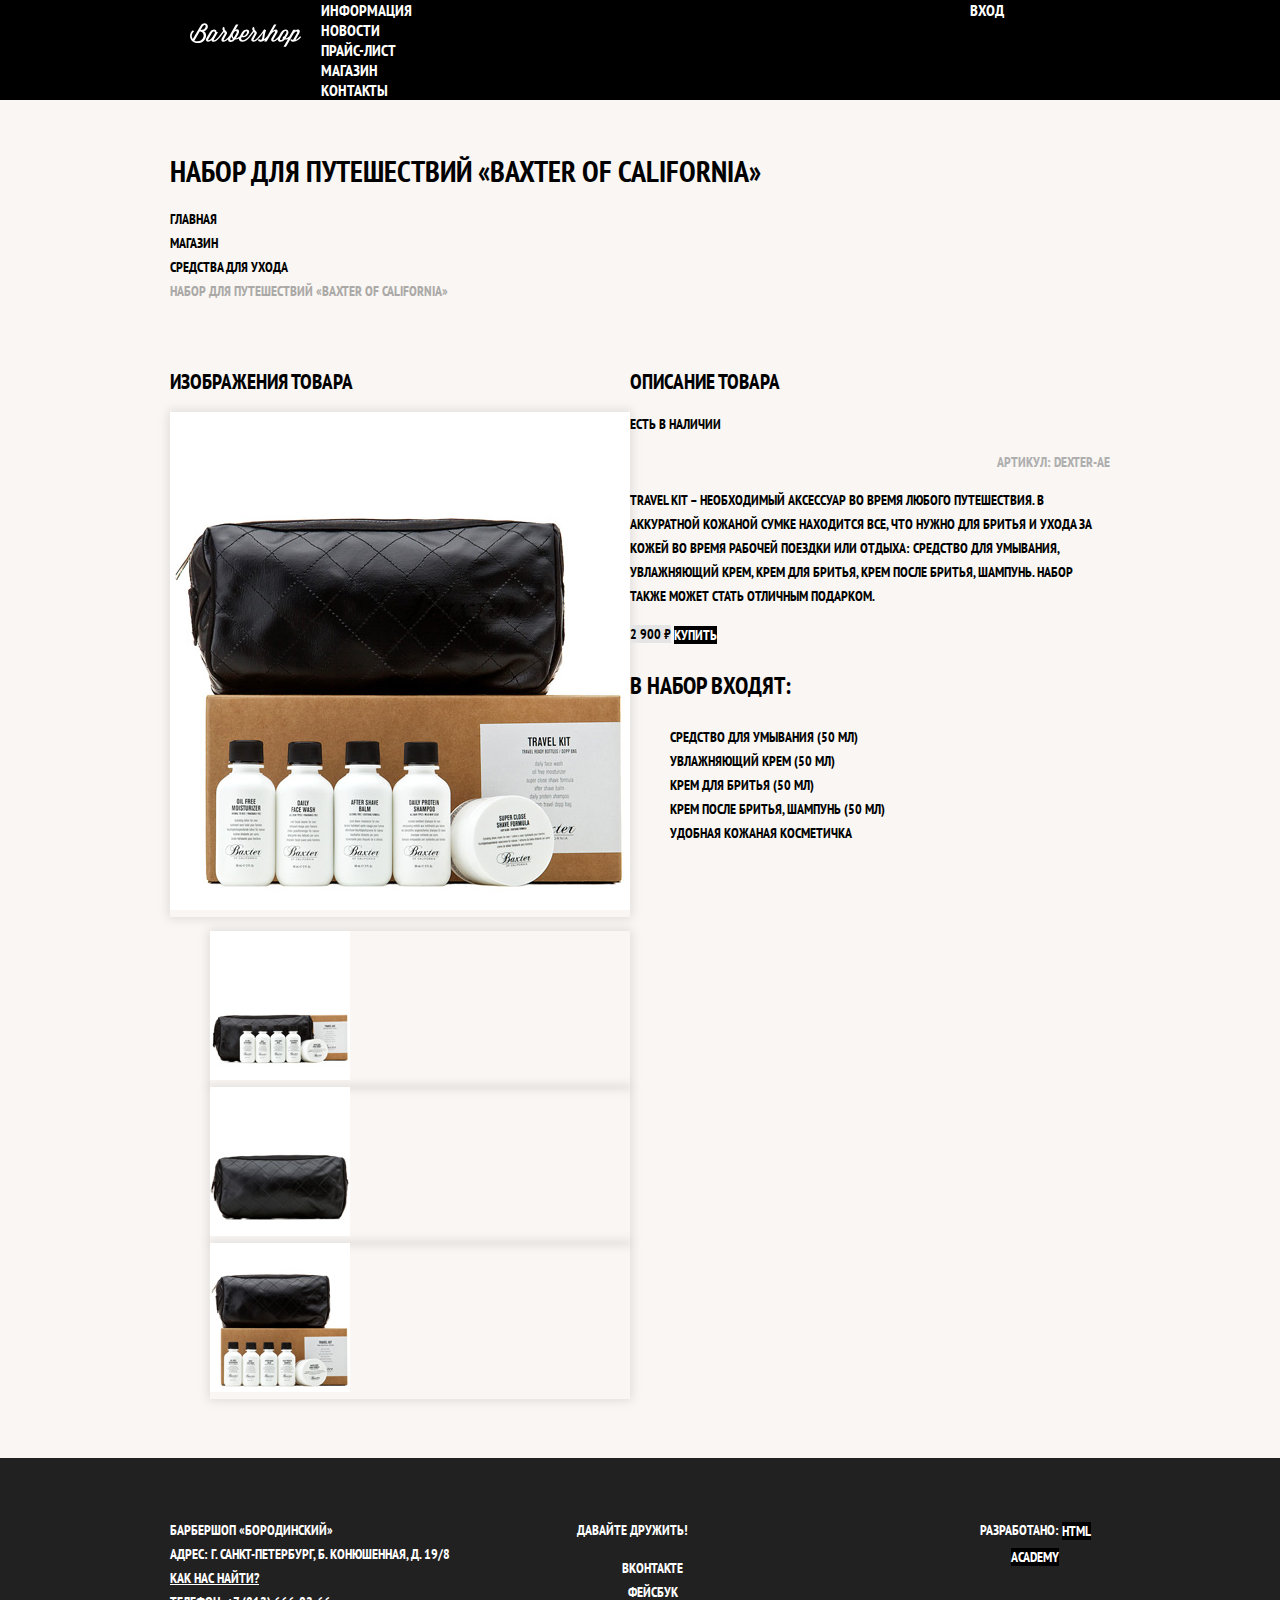
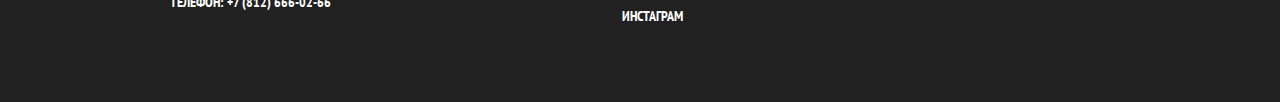
==== commit 8814e3d2: "сделал сетку" ====
--- a/catalog-item.html
+++ b/catalog-item.html
@@ -13,7 +13,7 @@
 <body class="inner-page">
 
   <header class="main-header">
-    <nav class="main-navigation">
+    <nav class="main-navigation container">
       <a class="main-header-logo" href="index.html">
         <img src="img/logo.svg" width="111" height="24" alt="Логотип барбершопа «Бородинский»">
       </a>
@@ -41,93 +41,74 @@
       <li class="breadcrumbs-current">Набор для путешествий «Baxter of California»</li>
     </ul>
 
-    <section class="product-photos">
-      <h2 class="visually-hidden">Изображения товара</h2>
-      <p class="product-photo-full">
-        <img src="img/product.jpg" width="460" height="498" alt="Фото всего набора">
-      </p>
-      <ul class="product-photo-preview">
-        <li>
-          <img src="img/product-small-1.jpg" width="140" height="149" alt="Фото в анфас">
-        </li>
-        <li>
-          <img src="img/product-small-2.jpg" width="140" height="149" alt="Фото в профиль">
-        </li>
-        <li>
-          <img src="img/product-small-3.jpg" width="140" height="149" alt="Фото отдельной части">
-        </li>
-      </ul>
-    </section>
+    <div class="catalog-columns">
 
-    <section class="product-info">
-      <h2 class="visually-hidden">Описание товара</h2>
-      <div class="product-description">
-        <p class="product-availability">Есть в наличии</p>
-        <p class="product-article">Артикул: dexter-ae</p>
-      </div>
-      <p class="product-text">Travel Kit – необходимый аксессуар во время любого путешествия. В аккуратной кожаной сумке
-        находится все, что нужно для бритья и ухода за кожей во время рабочей поездки или отдыха: средство для умывания,
-        увлажняющий крем, крем для бритья, крем после бритья, шампунь. Набор также может стать отличным подарком.</p>
-      <p class="product-price">
-        <b>2 900 ₽</b>
-        <a class="button" href="#">Купить</a>
-      </p>
-      <h3>В набор входят:</h3>
-      <ul>
-        <li>Средство для умывания (50 мл)</li>
-        <li>Увлажняющий крем (50 мл)</li>
-        <li>Крем для бритья (50 мл)</li>
-        <li>Крем после бритья, шампунь (50 мл)</li>
-        <li>Удобная кожаная косметичка</li>
-      </ul>
-    </section>
+      <section class="product-photos">
+        <h2 class="visually-hidden">Изображения товара</h2>
+        <p class="product-photo-full">
+          <img src="img/product.jpg" width="460" height="498" alt="Фото всего набора">
+        </p>
+        <ul class="product-photo-preview">
+          <li>
+            <img src="img/product-small-1.jpg" width="140" height="149" alt="Фото в анфас">
+          </li>
+          <li>
+            <img src="img/product-small-2.jpg" width="140" height="149" alt="Фото в профиль">
+          </li>
+          <li>
+            <img src="img/product-small-3.jpg" width="140" height="149" alt="Фото отдельной части">
+          </li>
+        </ul>
+      </section>
+
+      <section class="product-info">
+        <h2 class="visually-hidden">Описание товара</h2>
+        <div class="product-description">
+          <p class="product-availability">Есть в наличии</p>
+          <p class="product-article">Артикул: dexter-ae</p>
+        </div>
+        <p class="product-text">Travel Kit – необходимый аксессуар во время любого путешествия. В аккуратной кожаной
+          сумке находится все, что нужно для бритья и ухода за кожей во время рабочей поездки или отдыха: средство для
+          умывания, увлажняющий крем, крем для бритья, крем после бритья, шампунь. Набор также может стать отличным
+          подарком.</p>
+        <p class="product-price">
+          <b>2 900 ₽</b>
+          <a class="button" href="#">Купить</a>
+        </p>
+        <h3>В набор входят:</h3>
+        <ul>
+          <li>Средство для умывания (50 мл)</li>
+          <li>Увлажняющий крем (50 мл)</li>
+          <li>Крем для бритья (50 мл)</li>
+          <li>Крем после бритья, шампунь (50 мл)</li>
+          <li>Удобная кожаная косметичка</li>
+        </ul>
+      </section>
+    </div>
 
   </main>
 
   <footer class="main-footer">
-    <p class="footer-contacts">
-      Барбершоп «Бородинский»<br>
-      Адрес: г. Санкт-Петербург, Б. Конюшенная, д. 19/8<br>
-      <a href="map.html">Как нас найти?</a><br>
-      Телефон: +7 (812) 666-02-66
-    </p>
-    <div class="footer-social">
-      <b>Давайте дружить!</b>
-      <ul>
-        <li><a class="social-button" href="#">Вконтакте</a></li>
-        <li><a class="social-button" href="#">Фейсбук</a></li>
-        <li><a class="social-button" href="#">Инстаграм</a></li>
-      </ul>
+    <div class="container">
+      <p class="footer-contacts">
+        Барбершоп «Бородинский»<br>
+        Адрес: г. Санкт-Петербург, Б. Конюшенная, д. 19/8<br>
+        <a href="map.html">Как нас найти?</a><br>
+        Телефон: +7 (812) 666-02-66
+      </p>
+      <div class="footer-social">
+        <b>Давайте дружить!</b>
+        <ul>
+          <li><a class="social-button" href="#">Вконтакте</a></li>
+          <li><a class="social-button" href="#">Фейсбук</a></li>
+          <li><a class="social-button" href="#">Инстаграм</a></li>
+        </ul>
+      </div>
+      <p class="footer-copyright">
+        <b>Разработано:</b> <a class="button" href="https://htmlacademy.ru">HTML Academy</a>
+      </p>
     </div>
-    <p class="footer-copyright">
-      <b>Разработано:</b> <a class="button" href="https://htmlacademy.ru">HTML Academy</a>
-    </p>
   </footer>
-
-  <section class="modal modal-login">
-    <h2>Личный кабинет</h2>
-    <p>Введите свой логин и пароль.</p>
-    <form class="login-form" action="https://echo.htmlacademy.ru" method="post">
-      <p>
-        <label class="visually-hidden" for="user-login">Логин</label>
-        <input class="login-icon-user" id="user-login" type="text" name="login" placeholder="email@example.com">
-      </p>
-      <p>
-        <label class="visually-hidden" for="user-password">Пароль</label>
-        <input class="login-icon-password" id="user-password" type="password" name="password" placeholder="••••••••">
-      </p>
-      <p class="login-password-info">
-        <label class="login-checkbox">
-          <input type="checkbox" name="remember" class="visually-hidden">
-          <span class="checkbox-indicator"></span>
-          Запомните меня
-        </label>
-        <a class="restore" href="#">Я забыл пароль!</a>
-      </p>
-      <button class="button" type="submit">Войти</button>
-    </form>
-    <button class="modal-close" type="button">Закрыть</button>
-  </section>
 
 </body>
 
--- a/css/style.css
+++ b/css/style.css
@@ -1,7 +1,7 @@
 body {
   margin: 0;
   padding: 0;
-  
+
   font-family: "PT Sans Narrow", Arial, sans-serif;
   font-size: 14px;
   line-height: 24px;
@@ -9,8 +9,8 @@
   color: #ffffff;
   text-transform: uppercase;
 
-  background-color: #000000;/*на случай если не загрузится background-image*/
-  background-image: url("../img/layer.jpg");
+  background-color: #000000;
+  background-image: url("img/bg.jpg");
   background-position: top center;
   background-repeat: no-repeat;
 }
@@ -19,26 +19,105 @@
   color: #000000;
 
   background-color: #f9f6f3;
-  background-image: url("../img/index-section-background.png");
+  background-image: url("img/pattern-light.jpg");
   background-position: 0 0;
   background-repeat: repeat;
 }
 
+.main-header {
+  margin-bottom: 75px;
+}
+
+.inner-page .main-header {
+  margin-bottom: 50px;
+
+  background-color: #000000;
+}
+
 a {
   text-decoration: none;
 }
 
+.button {
+  font: inherit;
+
+  text-align: center;
+  color: #ffffff;
+  vertical-align: middle;
+  text-transform: uppercase;
+
+  background-color: #000000;
+  border: none;
+}
+
+.button:hover,
+.button:focus,
+.button:active {
+  background-color: #663d15;
+}
+
 .main-navigation {
+  display: flex;
+  flex-direction: column;
+  align-items: center;
+  
   font-size: 16px;
   line-height: 20px;
   color: #ffffff;
 
+  background-color: transparent;
+}
+
+.inner-page .main-navigation {
+  display: flex;
+  align-items: flex-start;
+  flex-direction: row;
+}
+
+.main-header-logo {
+  order: 2;
+  width: 368px;
+  height: 153px;
+}
+
+.inner-page .main-header-logo {
+  order: 0;
+
+  width: 111px;
+  height: 24px;
+  padding: 23px 20px;
+}
+
+.main-navigation-wrapper {
+  width: 100%;
+  margin-bottom: 60px;
+  
   background-color: #000000;
 }
+
+.main-navigation-wrapper .container {
+  display: flex;
+  justify-content: space-between;
+}
+
 
 .site-navigation,
 .user-navigation {
   list-style: none;
+  margin: 0;
+  padding: 0;
+}
+
+.site-navigation {
+  width: 620px;
+}
+
+.user-navigation {
+  width: 140px;
+}
+
+.inner-page .user-navigation {
+  margin-left: auto;
 }
 
 .site-navigation a,
@@ -53,11 +132,27 @@
   background-color: #242424;
 }
 
+.container {
+  width: 940px;
+  margin: 0 auto;
+  padding: 0 10px;
+}
+
+.features {
+  margin-bottom: 80px;
+}
+
 .features-list {
+  display: flex;
+  justify-content: space-between;
+  margin: 0;
+  padding: 0;
+
   list-style: none;
 }
 
 .feature-item {
+  width: 300px;
   text-align: center;
 }
 
@@ -67,10 +162,15 @@
 }
 
 .index-columns {
+  display: flex;
+  justify-content: space-between;
+  padding: 50px 80px;
+  margin-bottom: 35px;
+  
   color: #000000;
 
   background-color: #f8f5f2;
-  background-image: url("../img/index-section-background.png");
+  background-image: url("img/pattern-light.jpg");
   background-position: 0 0;
   background-repeat: repeat;
 }
@@ -80,12 +180,20 @@
   line-height: 42px;
 }
 
+.news {
+  width: 380px;
+}
+
 .news-list {
   list-style: none;
 }
 
 .news-item time {
   text-transform: none;
+}
+
+.gallery {
+  width: 300px;
 }
 
 .gallery-content {
@@ -93,22 +201,12 @@
   border: 7px solid #ffffff;
 }
 
-.button {
-  font: inherit;
-
-  text-align: center;
-  color: #ffffff;
-  vertical-align: middle;
-  text-transform: uppercase;
-
-  background-color: #000000;
-  border: none;
-}
-
-.button:hover,
-.button:focus,
-.button:active {
-  background-color: #663d15;
+.contacts {
+  width: 380px;
+}
+
+.appointment {
+  width: 300px;
 }
 
 .appointment-item input {
@@ -123,11 +221,19 @@
 }
 
 .page-title {
+  margin: 0;
+  margin-bottom: 15px;
+  padding: 0;
+  
   font-size: 30px;
   line-height: 42px;
 }
 
 .breadcrumbs {
+  padding: 0;
+  margin: 0;
+  margin-bottom: 50px;
+  
   list-style: none;
 }
 
@@ -144,8 +250,22 @@
   color: #aba9a7;
 }
 
+.catalog-columns {
+  display: flex;
+  justify-content: space-between;
+}
+
+.filters {
+  width: 180px;
+}
+
 .filter fieldset {
   border: none;
+}
+
+.filter legend {
+  font-size: 24px;
+  line-height: 30px;
 }
 
 .filter ul {
@@ -164,13 +284,31 @@
   opacity: 0.5;
 }
 
+.catalog {
+  width: 700px;
+}
+
 .catalog-list {
+  display: flex;
+  flex-wrap: wrap;
+  padding: 0;
+  margin: 0;
+  margin-bottom: 25px;
+
   list-style: none;
 }
 
 .catalog-item {
+  width: 220px;
+  margin-bottom: 20px;
+  margin-right: 20px;
+  
   background-color: #f8f8f8;
   box-shadow: 0 0 10px rgba(0, 0, 0, 0.1);
+}
+
+.catalog-item:nth-child(3n) {
+  margin-right: 0;
 }
 
 .catalog-item:hover {
@@ -204,6 +342,9 @@
 }
 
 .pagination-list {
+  padding: 0;
+  margin: 0;
+
   list-style: none;
 }
 
@@ -266,18 +407,30 @@
   list-style: none;
 }
 
-.filter legend {
-  font-size: 24px;
-  line-height: 30px;
-}
-
 .main-footer {
+  margin-top: 65px;
+  padding: 60px 0;
+  
   color: #ffffff;
 
   background-color: #212121;
-  background-image: url("../img/footer-bg.jpg");
+  background-image: url("img/pattern-dark.jpg");
   background-position: 0 0;
   background-repeat: repeat;
+}
+
+.inner-page .main-footer {
+  margin-top: 45px;
+}
+
+.main-footer .container {
+  display: flex;
+}
+
+.footer-contacts {
+  width: 320px;
+  margin: 0;
+  margin-right: 70px;
 }
 
 .footer-contacts a {
@@ -291,6 +444,8 @@
 }
 
 .footer-social {
+  width: 145px;
+  
   text-align: center;
 }
 
@@ -303,6 +458,9 @@
 }
 
 .footer-copyright {
+  width: 150px;
+  margin: 0;
+  margin-left: auto;
   text-align: center;
 }
 
@@ -312,46 +470,3 @@
 
   background-color: #ffffff;
 }
-
-.modal {
-  color: #000000;
-
-  background-color: #f8f3f0;
-  background-image: url("img/pattern-light.jpg");
-  background-position: 0 0;
-  background-repeat: repeat;
-}
-
-.modal h2 {
-  font-size: 30px;
-  line-height: 42px;
-}
-
-.login-form input[type="text"],
-.login-form input[type="password"] {
-  font: inherit;
-  color: #000000;
-  text-transform: uppercase;
-
-  background-color: #f9f6f3;
-  border: 2px solid #000000;
-}
-
-.login-form input:focus {
-  border-color: #663d15;
-}
-
-.login-checkbox:hover,
-.login-checkbox:focus {
-  color: #663d15;
-}
-
-.restore {
-  color: #000000;
-  text-decoration: underline;
-}
-
-.restore:hover,
-.restore:focus {
-  text-decoration: none;
-}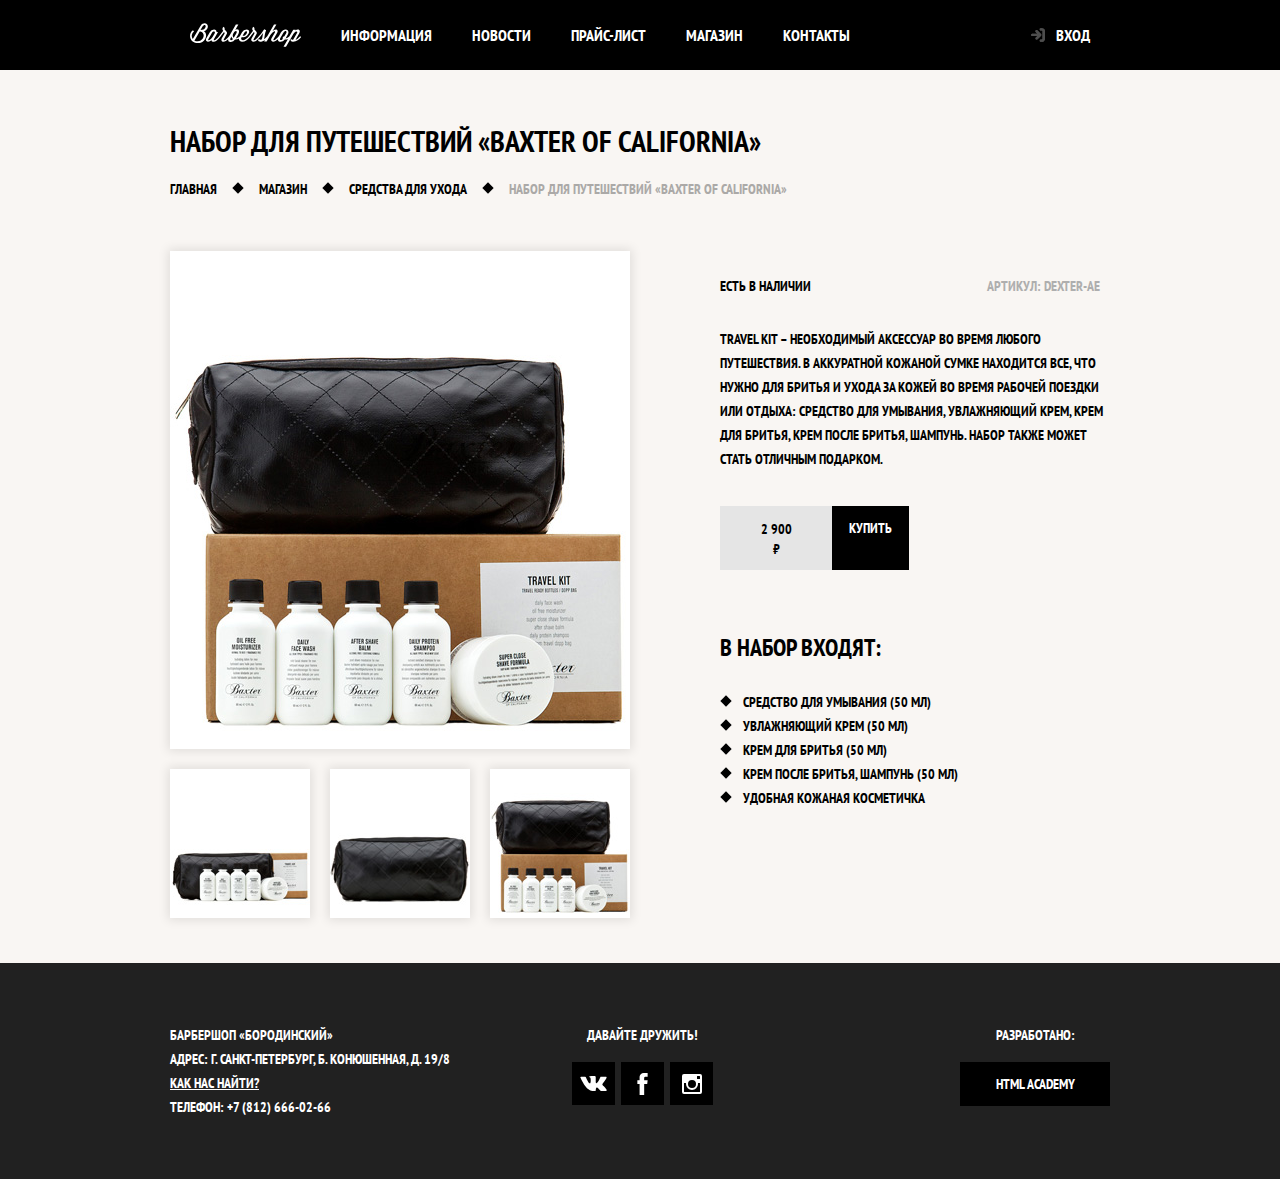
==== commit eb15fead: "Декоративные элементы" ====
--- a/catalog-item.html
+++ b/catalog-item.html
@@ -99,9 +99,28 @@
       <div class="footer-social">
         <b>Давайте дружить!</b>
         <ul>
-          <li><a class="social-button" href="#">Вконтакте</a></li>
-          <li><a class="social-button" href="#">Фейсбук</a></li>
-          <li><a class="social-button" href="#">Инстаграм</a></li>
+          <li><a class="social-button" href="#"><span class="visually-hidden">Вконтакте</span>
+              <svg xmlns="http://www.w3.org/2000/svg" width="27" height="15" viewBox="0 0 26.14 14.91">
+                <path
+                  d="M26 13.47l-.09-.17a13.55 13.55 0 0 0-2.6-3q-.87-.83-1.1-1.12A1 1 0 0 1 22 8a10.27 10.27 0 0 1 1.22-1.78l.88-1.16q2.35-3.13 2-4L26 .94a.8.8 0 0 0-.4-.22 2.14 2.14 0 0 0-.87 0h-3.92a.51.51 0 0 0-.27 0h-.3a.6.6 0 0 0-.15.14.93.93 0 0 0-.14.24 22.22 22.22 0 0 1-1.46 3.06q-.5.84-.93 1.46a7 7 0 0 1-.71.91 4.94 4.94 0 0 1-.52.47q-.23.18-.35.15l-.23-.05a.9.9 0 0 1-.31-.33 1.49 1.49 0 0 1-.16-.53v-.55-.65-.57-1.12-1-.75a3.14 3.14 0 0 0 0-.62 2.12 2.12 0 0 0-.14-.44.73.73 0 0 0-.28-.33 1.57 1.57 0 0 0-.46-.18A9 9 0 0 0 12.57 0a8.93 8.93 0 0 0-3.25.33 1.83 1.83 0 0 0-.52.41q-.25.3-.07.33a1.67 1.67 0 0 1 1.16.59l.08.16a2.6 2.6 0 0 1 .19.63 6.32 6.32 0 0 1 .12 1 10.59 10.59 0 0 1 0 1.7q-.07.71-.13 1.1a2.21 2.21 0 0 1-.18.64 2.69 2.69 0 0 1-.16.3l-.07.07a1 1 0 0 1-.37.07.86.86 0 0 1-.46-.19 3.27 3.27 0 0 1-.56-.52 7 7 0 0 1-.66-.93q-.37-.6-.76-1.42l-.22-.39q-.2-.38-.56-1.11t-.62-1.43A.9.9 0 0 0 5.2.9h-.07a.93.93 0 0 0-.22-.16A1.44 1.44 0 0 0 4.6.65L.87.68A1 1 0 0 0 .1.94L0 1a.44.44 0 0 0 0 .22 1.08 1.08 0 0 0 .08.37Q.9 3.53 1.86 5.31t1.66 2.87Q4.23 9.27 5 10.24t1 1.24l.37.41.34.33a8.06 8.06 0 0 0 1 .78 16.34 16.34 0 0 0 1.4.9 7.6 7.6 0 0 0 1.79.72 6.19 6.19 0 0 0 2 .22h1.57a1.08 1.08 0 0 0 .72-.3l.05-.07a.9.9 0 0 0 .1-.25 1.38 1.38 0 0 0 0-.37 4.48 4.48 0 0 1 .09-1.05 2.77 2.77 0 0 1 .23-.71 1.74 1.74 0 0 1 .29-.4 1.19 1.19 0 0 1 .23-.2h.11a.86.86 0 0 1 .77.21 4.52 4.52 0 0 1 .83.79q.39.47.93 1.05a6.41 6.41 0 0 0 1 .87l.27.16a3.31 3.31 0 0 0 .71.3 1.53 1.53 0 0 0 .76.07l3.48-.05a1.58 1.58 0 0 0 .8-.17.68.68 0 0 0 .34-.37 1.06 1.06 0 0 0 0-.46 1.71 1.71 0 0 0-.1-.36z"
+                  fill="#fff">
+                </path>
+              </svg>
+            </a></li>
+          <li><a class="social-button" href="#"><span class="visually-hidden">Фейсбук</span>
+              <svg xmlns="http://www.w3.org/2000/svg" width="19" height="22" viewBox="0 0 10.15 21.74">
+                <path
+                  d="M3.34 1.12A4.77 4.77 0 0 1 6.53 0h3.61v3.81H7.81a1.07 1.07 0 0 0-1.09.83v2.55h3.42c-.08 1.23-.24 2.45-.41 3.67h-3v10.87H2.21V10.86H0V7.21h2.19V3.66a3.83 3.83 0 0 1 1.15-2.54z"
+                  fill="#fff" />
+            </a></li>
+          <li><a class="social-button" href="#"><span class="visually-hidden">Инстаграм</span>
+              <svg xmlns="http://www.w3.org/2000/svg" width="20" height="20" viewBox="0 0 20 20">
+                <path
+                  d="M18 0H2a2 2 0 0 0-2 2v16a2 2 0 0 0 2 2h16a2 2 0 0 0 2-2V2a2 2 0 0 0-2-2zm-8 6a4 4 0 1 1-4 4 4 4 0 0 1 4-4zM2.5 18a.47.47 0 0 1-.5-.5V9h2.1a3.4 3.4 0 0 0-.1 1 6 6 0 1 0 12 0 3.4 3.4 0 0 0-.1-1H18v8.5a.47.47 0 0 1-.5.5zM18 4.5a.47.47 0 0 1-.5.5h-2a.47.47 0 0 1-.5-.5v-2a.47.47 0 0 1 .5-.5h2a.47.47 0 0 1 .5.5z"
+                  fill="#fff">
+                </path>
+              </svg>
+            </a></li>
         </ul>
       </div>
       <p class="footer-copyright">
--- a/css/style.css
+++ b/css/style.css
@@ -1,4 +1,5 @@
 body {
+  min-width: 960px;
   margin: 0;
   padding: 0;
 
@@ -10,9 +11,36 @@
   text-transform: uppercase;
 
   background-color: #000000;
-  background-image: url("img/bg.jpg");
+  background-image: url("../img/index-main-background.png");
   background-position: top center;
   background-repeat: no-repeat;
+}
+
+a {
+  text-decoration: none;
+}
+
+img {
+  max-width: 100%;
+  height: auto;
+}
+
+.visually-hidden:not(:focus):not(:active),
+input[type="checkbox"].visually-hidden,
+input[type="radio"].visually-hidden {
+  position: absolute;
+
+  width: 1px;
+  height: 1px;
+  margin: -1px;
+  border: 0;
+  padding: 0;
+
+  white-space: nowrap;
+
+  clip-path: inset(100%);
+  clip: rect(0 0 0 0);
+  overflow: hidden;
 }
 
 .inner-page {
@@ -34,13 +62,12 @@
   background-color: #000000;
 }
 
-a {
-  text-decoration: none;
-}
-
 .button {
+  display: inline-block;
+  margin-right: 16px;
+  padding: 10px 30px;
+  
   font: inherit;
-
   text-align: center;
   color: #ffffff;
   vertical-align: middle;
@@ -56,6 +83,13 @@
   background-color: #663d15;
 }
 
+.button.disabled,
+.button:disabled {
+  cursor: default;
+  opacity: 0.5;
+  background-color: #000000;
+}
+
 .main-navigation {
   display: flex;
   flex-direction: column;
@@ -109,11 +143,14 @@
 }
 
 .site-navigation {
+  display: flex;
+  flex-wrap: wrap;
   width: 620px;
 }
 
 .user-navigation {
-  width: 140px;
+  display: flex;
+  max-width: 140px;
 }
 
 .inner-page .user-navigation {
@@ -122,6 +159,10 @@
 
 .site-navigation a,
 .user-navigation a {
+  display: block;
+  padding: 25px 20px;
+
+  vertical-align: middle;
   color: #ffffff;
 }
 
@@ -132,6 +173,34 @@
   background-color: #242424;
 }
 
+.user-navigation .login-link {
+  position: relative;
+  padding-left: 50px;
+}
+
+.login-link::before {
+  content: "";
+  
+  position: absolute;
+  top: 27px;
+  left: 24px;
+  
+  width: 16px;
+  height: 18px;
+  
+  background-image: url("../img/login.svg");
+  background-repeat: no-repeat;
+  background-position: 0 0;
+  
+  opacity: 0.3;
+}
+
+.login-link:hover::before,
+.login-link:focus::before,
+.login-link:active::before {
+  opacity: 1;
+}
+
 .container {
   width: 940px;
   margin: 0 auto;
@@ -153,12 +222,38 @@
 
 .feature-item {
   width: 300px;
+  
   text-align: center;
 }
 
 .feature-item h3 {
+  position: relative;
+  
+  margin: 0;
+  margin-bottom: 60px;
+  
   font-size: 30px;
   line-height: 42px;
+}
+
+.feature-item h3::after {
+  content: "";
+
+  position: absolute;
+  bottom: -30px;
+  left: 50%;
+
+  width: 20px;
+  height: 20px;
+  margin-left: -10px;
+
+  background-color: #ffffff;
+  
+  transform: rotate(45deg);
+}
+
+.feature-item p {
+  margin: 0 10px;
 }
 
 .index-columns {
@@ -170,12 +265,17 @@
   color: #000000;
 
   background-color: #f8f5f2;
-  background-image: url("img/pattern-light.jpg");
-  background-position: 0 0;
-  background-repeat: repeat;
+  background-image: 
+    url("img/line.png"),
+    url("img/pattern-light.jpg");
+  background-position: center, 0 0;
+  background-repeat: no-repeat, repeat;
 }
 
 .index-columns h2 {
+  margin: 0;
+  margin-bottom: 25px;
+  
   font-size: 30px;
   line-height: 42px;
 }
@@ -185,7 +285,19 @@
 }
 
 .news-list {
+  margin: 0;
+  margin-bottom: 25px;
+  padding: 0;
+
   list-style: none;
+}
+
+.news-item {
+  margin-bottom: 25px;
+}
+
+.news-item p {
+  margin: 0;
 }
 
 .news-item time {
@@ -196,20 +308,86 @@
   width: 300px;
 }
 
+.gallery-container {
+  position: relative;
+
+  height: 260px;
+}
+
 .gallery-content {
+  height: 164px;
+  margin: 0;
+  
   background-color: #cccccc;
   border: 7px solid #ffffff;
 }
 
+.gallery-content img {
+  width: 286px;
+  height: 164px;
+}
+
+.gallery-button {
+  box-sizing: border-box;
+  position: absolute;
+  bottom: 0;
+  
+  width: 140px;
+  margin: 0;
+}
+
+.gallery-button-back {
+  left: 0;
+}
+
+.gallery-button-next {
+  right: 0;
+}
+
 .contacts {
   width: 380px;
 }
 
+.contacts p {
+  margin: 0;
+  margin-bottom: 25px;
+}
+
 .appointment {
   width: 300px;
 }
 
+.appointment-info {
+  margin: 0;
+  margin-bottom: 15px;
+}
+
+.appointment-form {
+  display: flex;
+  flex-wrap: wrap;
+  justify-content: space-between;
+}
+
+.appointment-item {
+  width: 140px;
+  margin: 0;
+  margin-bottom: 10px;
+} 
+
+.appointment-item label {
+  display: block;
+  margin-bottom: 9px;
+  margin-left: 15px;
+}
+
 .appointment-item input {
+  box-sizing: border-box;
+  width: 140px;
+  padding-top: 8px;
+  padding-left: 15px;
+  padding-right: 15px;
+  padding-bottom: 7px;
+  
   font: inherit;
 
   background-color: transparent;
@@ -220,6 +398,13 @@
   border-color: #663d15;
 }
 
+.appointment .button {
+  display: block;
+  width: 100%;
+  margin-top: 10px;
+  margin-right: 0;
+}
+
 .page-title {
   margin: 0;
   margin-bottom: 15px;
@@ -230,11 +415,39 @@
 }
 
 .breadcrumbs {
+  display: flex;
+  justify-content: flex-start;
+  flex-wrap: wrap;
   padding: 0;
   margin: 0;
   margin-bottom: 50px;
   
   list-style: none;
+}
+
+.breadcrumbs li {
+  position: relative;
+
+  margin-right: 42px;
+}
+
+.breadcrumbs li:last-child {
+  margin-right: 0;
+}
+
+.breadcrumbs li::after {
+  content: "";
+
+  position: absolute;
+  top: 7px;
+  right: -25px;
+
+  width: 8px;
+  height: 8px;
+
+  background-color: #000000;
+  
+  transform: rotate(45deg);
 }
 
 .breadcrumbs a {
@@ -250,6 +463,10 @@
   color: #aba9a7;
 }
 
+.breadcrumbs-current::after {
+  display: none;
+}
+
 .catalog-columns {
   display: flex;
   justify-content: space-between;
@@ -260,17 +477,44 @@
 }
 
 .filter fieldset {
+  padding: 0;
+  margin: 0;
+  margin-bottom: 30px;
+  
   border: none;
 }
 
+.filter fieldset:first-child {
+  margin-bottom: 35px;
+}
+
 .filter legend {
+  margin-bottom: 26px;
+  
   font-size: 24px;
   line-height: 30px;
 }
 
 .filter ul {
+  padding: 0;
+  margin: 0;
+  
   list-style: none;
   line-height: 18px;
+}
+
+.filter-option {
+  margin-bottom: 19px;
+  padding-left: 45px;
+}
+
+.filter-option label {
+  position: relative;
+
+  display: block;
+
+  cursor: pointer;
+  user-select: none; /*отменяет выделение текста пользователем т.е. текст нельзя выделить и скопировать*/
 }
 
 .filter-input:hover + label,
@@ -278,10 +522,65 @@
   color: #663d15;
 }
 
+.filter-input-checkbox + label::before {
+  content: "";
+  position: absolute;
+  left: -42px;
+  top: 0;
+
+  width: 16px;
+  height: 16px;
+
+  border: 2px solid #000000;
+}
+
+.filter-input-checkbox:checked + label::after {
+  content: "";
+
+  position: absolute;
+  top: 4px;
+  left: -38px;
+
+  width: 12px;
+  height: 12px;
+  
+  background-image: url("../img/cross.svg");
+  background-repeat: no-repeat;
+  background-position: 0 0;
+}
+
+.filter-input-radio + label::before {
+  content: "";
+
+  position: absolute;
+  left: -42px;
+  top: -1px;
+
+  width: 16px;
+  height: 16px;
+  
+  border: 2px solid #000000;
+  border-radius: 50%;
+}
+
 .filter-input:disabled + label {
   color: #000000;
 
   opacity: 0.5;
+}
+
+.filter-input-radio:checked + label::after {
+  content: "";
+
+  position: absolute;
+  top: 5px;
+  left: -36px;
+
+  width: 8px;
+  height: 8px;
+
+  background-color: #000000;
+  border-radius: 50%;
 }
 
 .catalog {
@@ -316,19 +615,45 @@
 }
 
 .catalog-item a {
+  display: flex;
+  flex-direction: column;
+  
   color: #000000;
 }
 
 .catalog-item h3 {
+  order: 1;
+  margin-top: 17px;
+  margin-bottom: 12px;
+  margin-left: 16px;
+  margin-right: 15px;
+  
   font-size: 14px;
   line-height: 18px;
 }
 
 .catalog-category {
+  display: block;
+  
   text-transform: none;
 }
 
+.catalog-item-image {
+  width: 220px;
+  height: 165px;
+  margin: 0;
+}
+
+.catalog-item-price {
+  display: flex;
+  margin: 15px;
+  margin-top: 0;
+}
+
 .catalog-item-price b {
+  width: 112px;
+  padding: 13px 25px 11px;
+  
   font-size: 14px;
   line-height: 20px;
   text-align: center;
@@ -337,18 +662,36 @@
 }
 
 .catalog-item-price .button {
+  width: 50px;
+  padding: 13px 18px 11px;
+  margin-right: 0;
+  
   line-height: 20px;
   color: #ffffff;
 }
 
 .pagination-list {
+  display: flex;
+  flex-wrap: wrap;
+  
   padding: 0;
   margin: 0;
 
   list-style: none;
 }
 
+.pagination-item {
+  margin-right: 5px;
+}
+
+.pagination-item:last-child {
+  margin-right: 0;
+}
+
 .pagination-item a {
+  display: block;
+  padding: 10px 19px;
+  
   color: #ffffff;
 
   background-color: #000000;
@@ -375,15 +718,57 @@
 }
 
 .product-photo-preview {
+  display: flex;
+  padding: 0;
+  margin: 0;
+
   list-style: none;
 }
 
 .product-photo-preview li {
+  width: 140px;
+  height: 149px;
+  margin-right: 20px;
+
   box-shadow: 0 0 10px 2px rgba(0, 0, 0, 0.1);
 }
 
+.product-photo-preview li:nth-child(3n) {
+  margin-right: 0;
+}
+
 .product-photo-full {
+  width: 460px;
+  height: 498px;
+  margin: 0;
+  margin-bottom: 20px;
+
   box-shadow: 0 0 10px 2px rgba(0, 0, 0, 0.1);
+}
+
+.product-description {
+  display: flex;
+  justify-content: space-between;
+  padding-right: 10px;
+  margin-bottom: 29px;
+}
+
+.product-description p {
+  width: 200px;
+}
+
+.product-info {
+  width: 390px;
+  padding-top: 23px;
+}
+
+.product-info p {
+  margin: 0;
+}
+
+.product-info .product-price {
+  display: flex;
+  margin-bottom: 63px;
 }
 
 .product-article {
@@ -392,19 +777,62 @@
 }
 
 .product-price b {
+  width: 112px;
+  padding-top: 13px;
+  padding-left: 36px;
+  padding-right: 36px;
+  padding-bottom: 11px;
+  
   line-height: 20px;
   text-align: center;
 
   background-color: #e5e5e5;
+  
+  box-sizing: border-box;
+}
+
+.product-price .button {
+  padding-left: 17px;
+  padding-right: 17px;
 }
 
 .product-info h3 {
+  margin: 0;
+  margin-bottom: 27px;
+
   font-size: 24px;
   line-height: 30px;
 }
 
 .product-info ul {
+  margin: 0;
+  padding: 0;
+
   list-style: none;
+}
+
+.product-info li {
+  position: relative;
+
+  padding-left: 23px;
+}
+
+.product-info li::before {
+  content: "";
+
+  position: absolute;
+  top: 7px;
+  left: 2px;
+
+  width: 8px;
+  height: 8px;
+
+  background-color: #000000;
+  transform: rotate(45deg);
+}
+
+.product-info .product-text {
+  margin-bottom: 35px;
 }
 
 .main-footer {
@@ -430,7 +858,7 @@
 .footer-contacts {
   width: 320px;
   margin: 0;
-  margin-right: 70px;
+  margin-right: 80px;
 }
 
 .footer-contacts a {
@@ -450,11 +878,39 @@
 }
 
 .footer-social ul {
+  display: flex;
+  flex-wrap: wrap;
+  justify-content: space-between;
+  width: 141px;
+  margin: 0 auto;
+  padding: 0;
+  
   list-style: none;
 }
 
+.footer-social b {
+  display: block;
+  margin-bottom: 15px;
+}
+
 .social-button {
-  color: #ffffff;
+  display: flex;
+  align-items: center;
+  justify-content: center;
+  width: 43px;
+  height: 43px;
+
+  background-color: #000000;
+}
+
+.social-button:hover,
+.social-button:focus {
+  background-color: #ffffff;
+}
+
+.social-button:hover path,
+.social-button:focus path {
+  fill: #000000;
 }
 
 .footer-copyright {
@@ -462,6 +918,16 @@
   margin: 0;
   margin-left: auto;
   text-align: center;
+}
+
+.footer-copyright .button {
+  display: block;
+  margin-right: 0;
+}
+
+.footer-copyright b {
+  display: block;
+  margin-bottom: 15px;
 }
 
 .footer-copyright .button:hover,
@@ -469,4 +935,4 @@
   color: #000000;
 
   background-color: #ffffff;
-}
+}